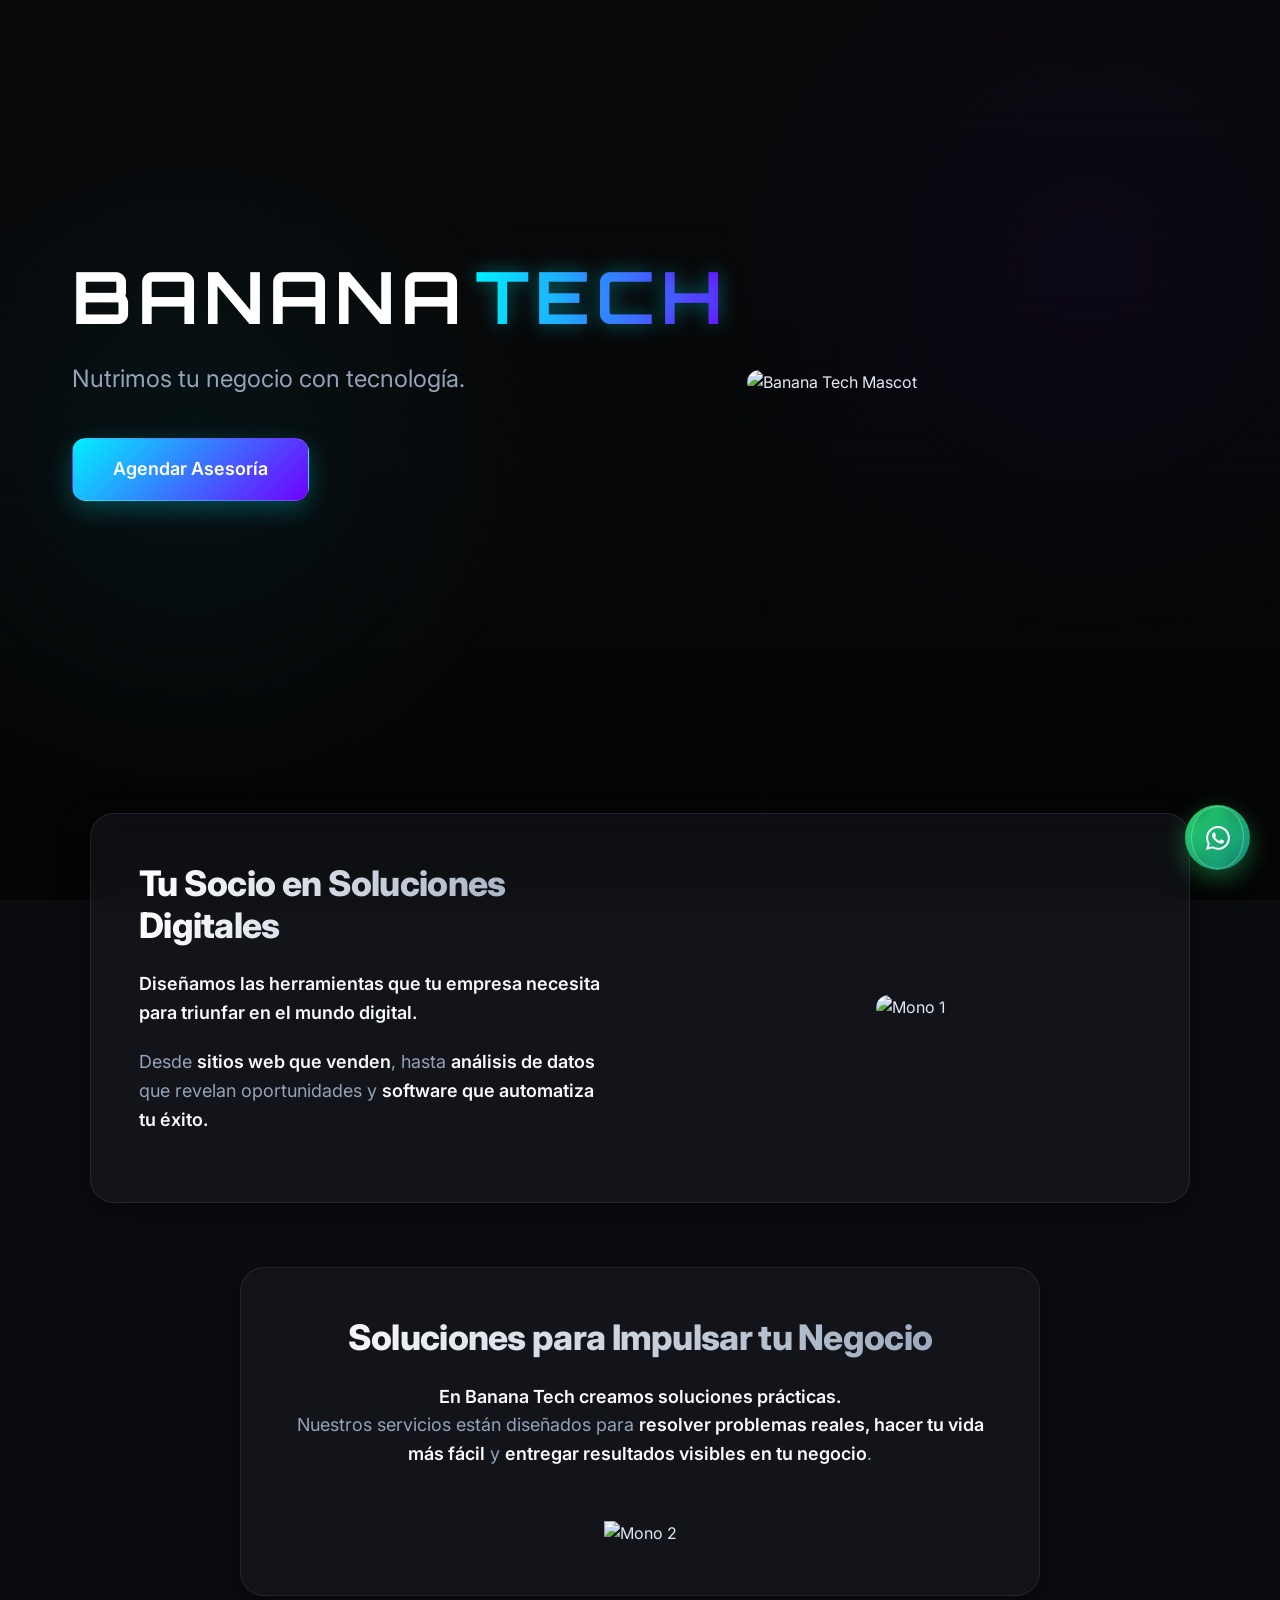
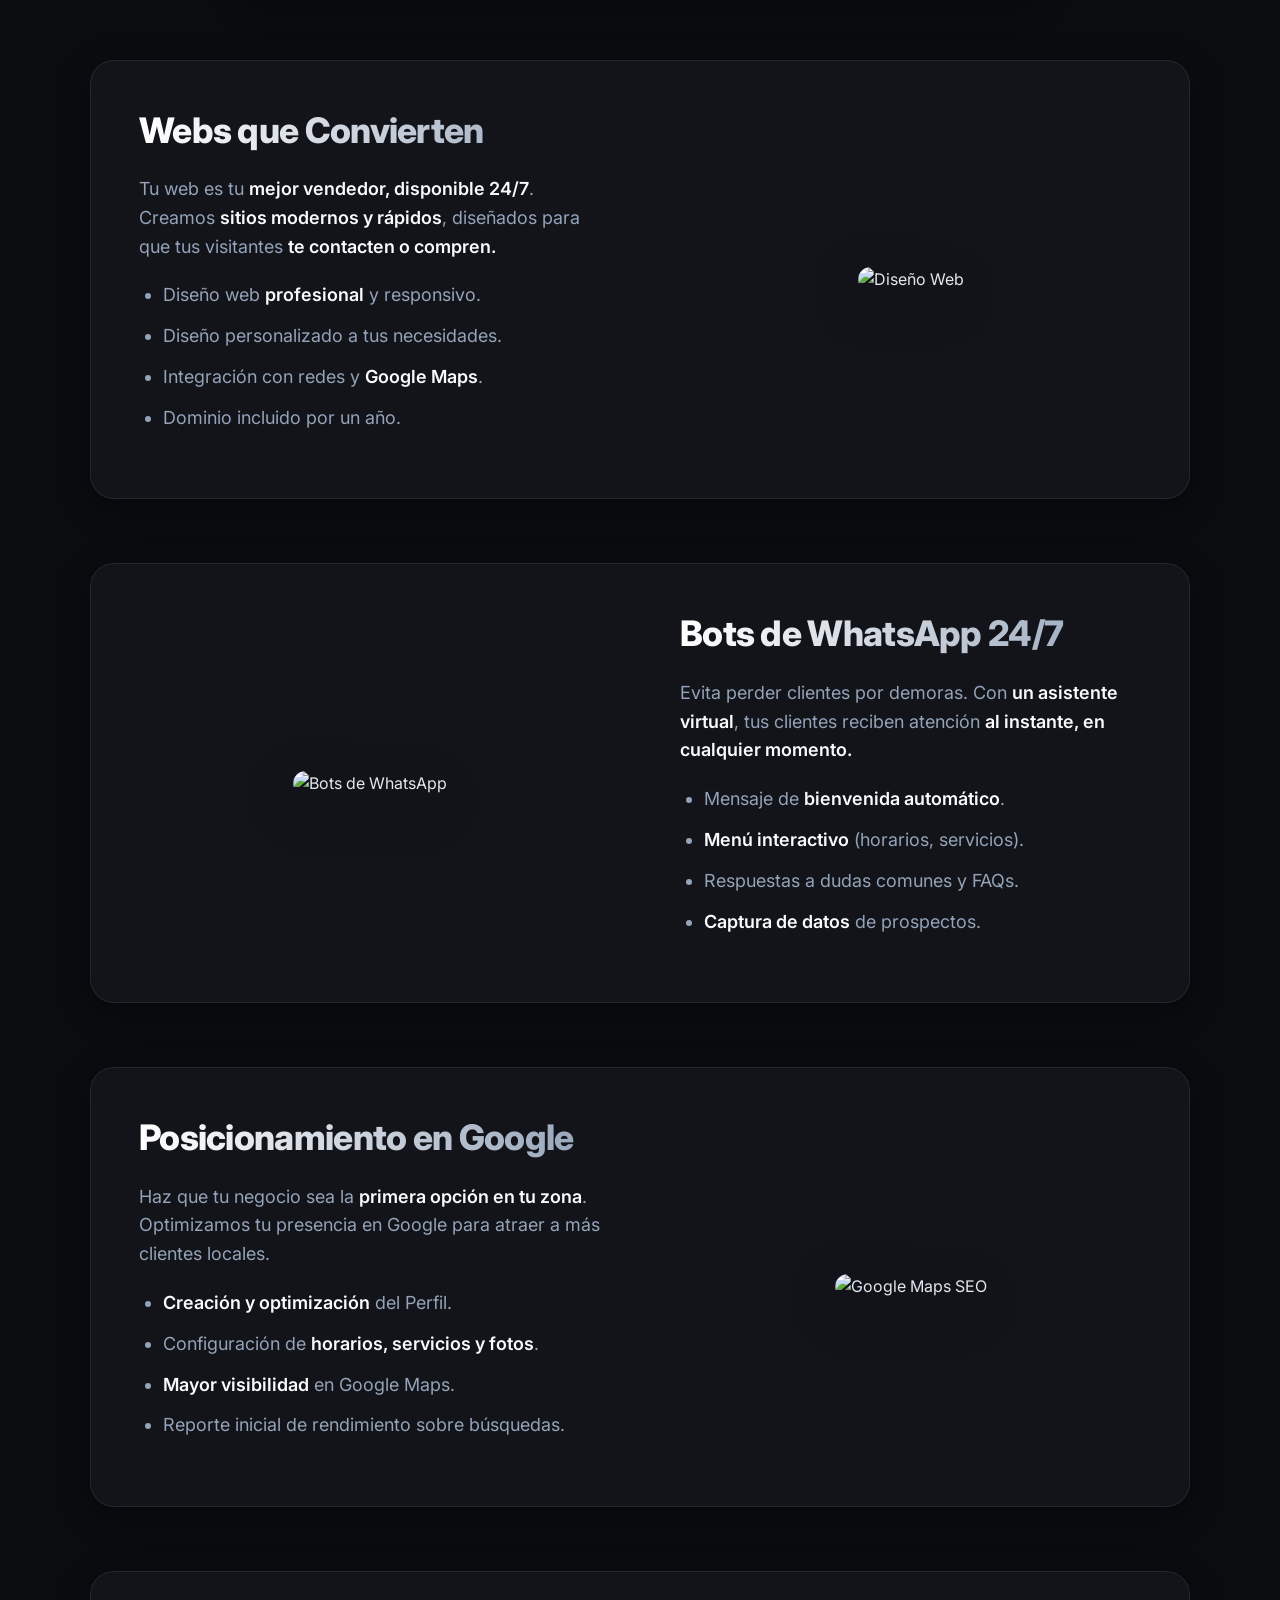
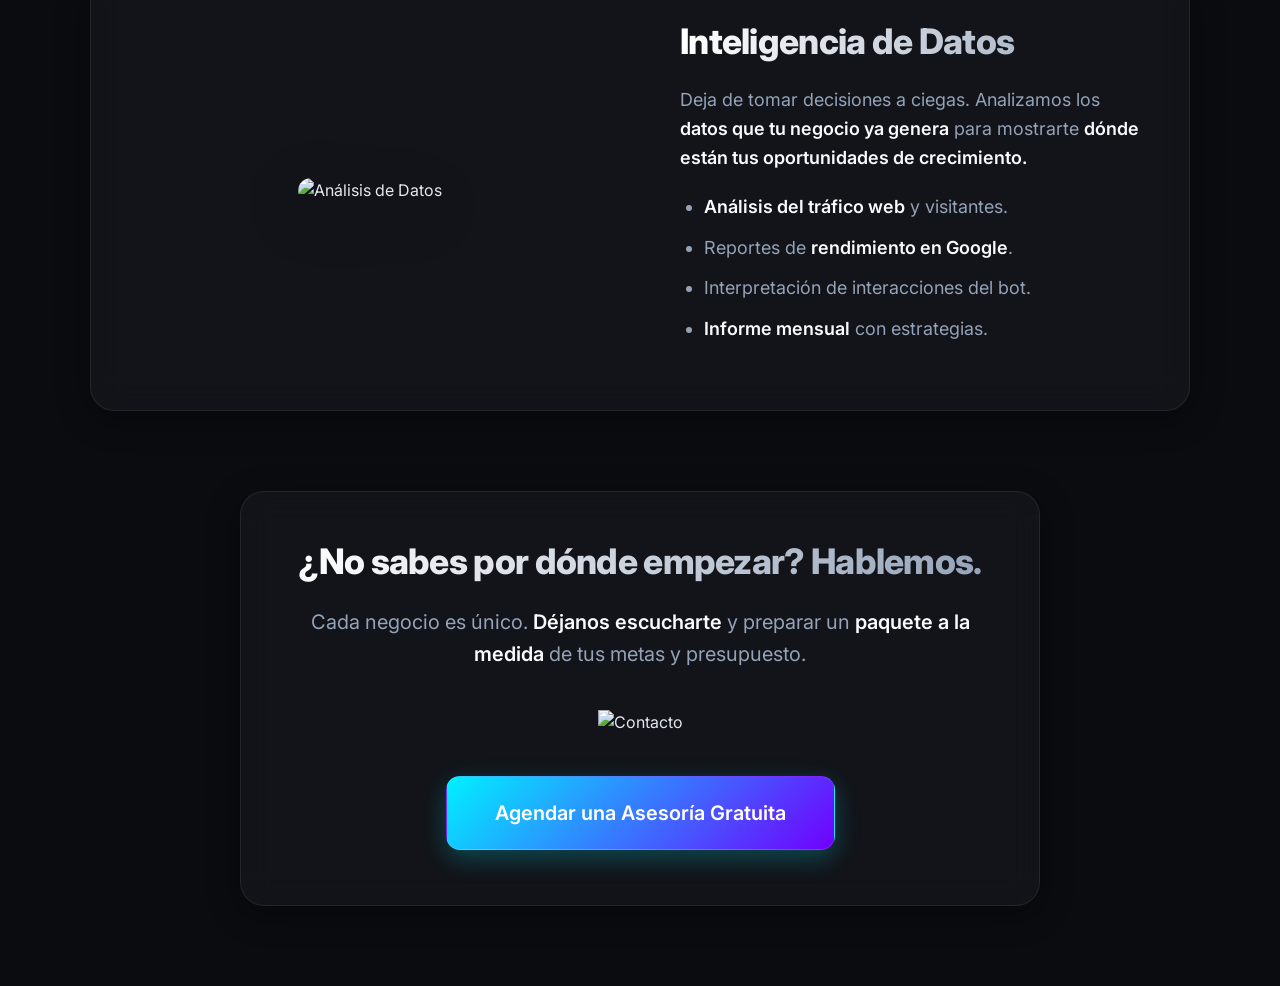
==== index.html @ 807f2c45 "Modifiqué todo el background, agregué animaciones de flotación en las imagenes." ====
<!DOCTYPE html>
<html lang="es">

<head>
  <meta charset="UTF-8">
  <meta name="viewport" content="width=device-width, initial-scale=1.0">
  <title>Banana Tech - Premium Digital Solutions</title>
  <meta name="description"
    content="Diseñamos las herramientas que tu empresa necesita para triunfar en el mundo digital.">
  <link rel="preconnect" href="https://fonts.googleapis.com">
  <link rel="preconnect" href="https://fonts.gstatic.com" crossorigin>
  <link href="https://fonts.googleapis.com/css2?family=Inter:wght@300;400;600;800&family=Orbitron:wght@700&display=swap"
    rel="stylesheet">
  <link rel="stylesheet" href="styles.css">
</head>

<body>

  <!-- Navigation / Hero -->
  <header class="hero" id="mainSection">
    <div class="hero-content">
      <h1 class="logo-title">
        <span class="stencil">BANANA</span> <span class="tech-gradient">TECH</span>
      </h1>
      <p class="hero-subtitle">Nutrimos tu negocio con tecnología.</p>
      <a href="#contacto-final" class="btn btn-primary">Agendar Asesoría</a>
    </div>
    <div class="hero-image">
      <img src="blumonki.001.png" alt="Banana Tech Mascot">
    </div>
  </header>

  <!-- About -->
  <section class="section service-card glass-panel" id="sobre-nosotros">
    <div class="section-text">
      <h2 class="subtitle">Tu Socio en Soluciones Digitales</h2>
      <p><strong>Diseñamos las herramientas que tu empresa necesita para triunfar en el mundo digital.</strong></p>
      <p>Desde <b>sitios web que venden</b>, hasta <b>análisis de datos</b> que revelan oportunidades y <b>software que
          automatiza tu éxito.</b></p>
    </div>
    <div class="section-image">
      <img src="mono1.png" alt="Mono 1">
    </div>
  </section>

  <!-- Intro to Services -->
  <section class="section text-center glass-panel" id="introduccion" style="max-width: 800px; margin: 4rem auto;">
    <h2 class="subtitle">Soluciones para Impulsar tu Negocio</h2>
    <p><strong>En Banana Tech creamos soluciones prácticas.</strong><br>
      Nuestros servicios están diseñados para <b>resolver problemas reales, hacer tu vida más fácil</b> y <b>entregar
        resultados visibles en tu negocio</b>.</p>
    <img src="mono2.png" alt="Mono 2" class="float-img" style="max-width: 250px; margin-top: 2rem;">
  </section>

  <!-- Services Grid/List -->
  <div class="services-container">

    <!-- Service 1 -->
    <section class="section service-card glass-panel" id="portafolio">
      <div class="section-text">
        <h2 class="subtitle">Webs que Convierten</h2>
        <p>Tu web es tu <b>mejor vendedor, disponible 24/7</b>. Creamos <b>sitios modernos y rápidos</b>, diseñados para
          que tus visitantes <b>te contacten o compren.</b></p>
        <ul>
          <li>Diseño web <b>profesional</b> y responsivo.</li>
          <li>Diseño personalizado a tus necesidades.</li>
          <li>Integración con redes y <b>Google Maps</b>.</li>
          <li>Dominio incluido por un año.</li>
        </ul>
      </div>
      <div class="section-image">
        <img src="mono3.png" alt="Diseño Web">
      </div>
    </section>

    <!-- Service 2 -->
    <section class="section service-card glass-panel reversed" id="bots">
      <div class="section-text">
        <h2 class="subtitle">Bots de WhatsApp 24/7</h2>
        <p>Evita perder clientes por demoras. Con <b>un asistente virtual</b>, tus clientes reciben atención <b>al
            instante, en cualquier momento.</b></p>
        <ul>
          <li>Mensaje de <b>bienvenida automático</b>.</li>
          <li><b>Menú interactivo</b> (horarios, servicios).</li>
          <li>Respuestas a dudas comunes y FAQs.</li>
          <li><b>Captura de datos</b> de prospectos.</li>
        </ul>
      </div>
      <div class="section-image">
        <img src="mono4.png" alt="Bots de WhatsApp">
      </div>
    </section>

    <!-- Service 3 -->
    <section class="section service-card glass-panel" id="google-maps">
      <div class="section-text">
        <h2 class="subtitle">Posicionamiento en Google</h2>
        <p>Haz que tu negocio sea la <b>primera opción en tu zona</b>. Optimizamos tu presencia en Google para atraer a
          más clientes locales.</p>
        <ul>
          <li><b>Creación y optimización</b> del Perfil.</li>
          <li>Configuración de <b>horarios, servicios y fotos</b>.</li>
          <li><b>Mayor visibilidad</b> en Google Maps.</li>
          <li>Reporte inicial de rendimiento sobre búsquedas.</li>
        </ul>
      </div>
      <div class="section-image">
        <img src="mono5.png" alt="Google Maps SEO">
      </div>
    </section>

    <!-- Service 4 -->
    <section class="section service-card glass-panel reversed" id="analytics">
      <div class="section-text">
        <h2 class="subtitle">Inteligencia de Datos</h2>
        <p>Deja de tomar decisiones a ciegas. Analizamos los <b>datos que tu negocio ya genera</b> para mostrarte
          <b>dónde están tus oportunidades de crecimiento.</b>
        </p>
        <ul>
          <li><b>Análisis del tráfico web</b> y visitantes.</li>
          <li>Reportes de <b>rendimiento en Google</b>.</li>
          <li>Interpretación de interacciones del bot.</li>
          <li><b>Informe mensual</b> con estrategias.</li>
        </ul>
      </div>
      <div class="section-image">
        <img src="mono6.png" alt="Análisis de Datos">
      </div>
    </section>
  </div>

  <!-- Final CTA -->
  <section class="section contact-final glass-panel text-center" id="contacto-final"
    style="margin-top: 5rem; margin-bottom: 5rem; max-width: 800px; margin-left: auto; margin-right: auto;">
    <h2 class="subtitle">¿No sabes por dónde empezar? Hablemos.</h2>
    <p style="margin-bottom: 2.5rem; font-size: 1.25rem;">Cada negocio es único. <b>Déjanos escucharte</b> y preparar un
      <b>paquete a la medida</b> de tus metas y presupuesto.
    </p>
    <img src="mono7.png" alt="Contacto" class="float-img" style="max-width: 280px; margin-bottom: 2.5rem;">
    <div>
      <a href="#" class="btn btn-primary" style="font-size: 1.25rem; padding: 1.25rem 3rem;">Agendar una Asesoría
        Gratuita</a>
    </div>
  </section>

  <!-- Original script keeping its original functionality-->
  <script src="script.js"></script>

  <!-- WhatsApp floating button -->
  <button class="Btn" id="whatsappBtn" aria-label="Contactar por WhatsApp">
    <span class="svgContainer">
      <svg viewBox="0 0 16 16" height="1.8em" class="svgIcon" fill="white">
        <path
          d="M13.601 2.326A7.854 7.854 0 0 0 7.994 0C3.627 0 .068 3.558.064 7.926c0 1.399.366 2.76 1.057 3.965L0 16l4.204-1.102a7.933 7.933 0 0 0 3.79.965h.004c4.368 0 7.926-3.558 7.93-7.93A7.898 7.898 0 0 0 13.6 2.326zM7.994 14.521a6.573 6.573 0 0 1-3.356-.92l-.24-.144-2.494.654.666-2.433-.156-.251a6.56 6.56 0 0 1-1.007-3.505c0-3.626 2.957-6.584 6.591-6.584a6.56 6.56 0 0 1 4.66 1.931 6.557 6.557 0 0 1 1.928 4.66c-.004 3.639-2.961 6.592-6.592 6.592zm3.615-4.934c-.197-.099-1.17-.578-1.353-.646-.182-.065-.315-.099-.445.099-.133.197-.513.646-.627.775-.114.133-.232.148-.43.05-.197-.1-.836-.308-1.592-.985-.59-.525-.985-1.175-1.103-1.372-.114-.198-.011-.304.088-.403.087-.088.197-.232.296-.346.1-.114.133-.198.198-.33.065-.134.034-.248-.015-.347-.05-.099-.445-1.076-.612-1.47-.16-.389-.323-.335-.445-.34-.114-.007-.247-.007-.38-.007a.729.729 0 0 0-.529.247c-.182.198-.691.677-.691 1.654 0 .977.71 1.916.81 2.049.098.133 1.394 2.132 3.383 2.992.47.205.84.326 1.129.418.475.152.904.129 1.246.08.38-.058 1.171-.48 1.338-.943.164-.464.164-.86.114-.943-.049-.084-.182-.133-.38-.232z">
        </path>
      </svg>
    </span>
    <span class="BG"></span>
  </button>
</body>

</html>
---- styles.css ----
:root {
  --bg-color: #0b0c10;
  --panel-bg: rgba(31, 33, 41, 0.4);
  --panel-border: rgba(255, 255, 255, 0.08);
  --text-main: #e2e8f0;
  --text-muted: #94a3b8;
  --accent-blue: #00f0ff;
  --accent-purple: #7000ff;
  --accent-glow: rgba(0, 240, 255, 0.4);
  --font-body: 'Inter', sans-serif;
  --font-logo: 'Orbitron', sans-serif;
}

html {
  scroll-behavior: smooth;
  box-sizing: border-box;
}

*, *:before, *:after {
  box-sizing: inherit;
}

body {
  margin: 0;
  padding: 0;
  font-family: var(--font-body);
  background-color: var(--bg-color);
  background-image: 
    radial-gradient(circle at 15% 50%, rgba(0, 240, 255, 0.05), transparent 30%),
    radial-gradient(circle at 85% 30%, rgba(112, 0, 255, 0.05), transparent 30%),
    linear-gradient(to bottom, #09090b 0%, #040405 100%);
  color: var(--text-main);
  line-height: 1.6;
  overflow-x: hidden;
  background-attachment: fixed;
}

/* Typography */
h1, h2, h3 {
  margin-top: 0;
  margin-bottom: 1rem;
  color: #fff;
  line-height: 1.2;
}

h2.subtitle {
  font-size: 2.2rem;
  font-weight: 800;
  letter-spacing: -0.02em;
  background: linear-gradient(90deg, #fff, var(--text-muted));
  -webkit-background-clip: text;
  -webkit-text-fill-color: transparent;
  background-clip: text;
  text-fill-color: transparent;
  margin-bottom: 1.5rem;
}

p {
  font-size: 1.125rem;
  color: var(--text-muted);
  margin-bottom: 1.25rem;
}

b, strong {
  color: #f8fafc;
  font-weight: 600;
}

ul {
  padding-left: 1.5rem;
  color: var(--text-muted);
  font-size: 1.125rem;
}

li {
  margin-bottom: 0.75rem;
}

/* Banner Gradients */
.logo-title {
  display: flex;
  align-items: center;
  justify-content: center;
  gap: 0.5rem;
  font-family: var(--font-logo);
}

.stencil {
  letter-spacing: 0.08em;
  font-weight: 700;
  color: #fff;
}

.tech-gradient {
  background: linear-gradient(90deg, var(--accent-blue) 0%, var(--accent-purple) 100%);
  -webkit-background-clip: text;
  -webkit-text-fill-color: transparent;
  background-clip: text;
  text-fill-color: transparent;
  letter-spacing: 0.08em;
  text-shadow: 0 0 20px var(--accent-glow);
}

/* Layout Utilities */
.text-center {
  text-align: center;
}

/* Float Animation */
.float-img {
  animation: float 6s ease-in-out infinite;
}

@keyframes float {
  0% { transform: translateY(0px); }
  50% { transform: translateY(-15px); }
  100% { transform: translateY(0px); }
}

/* Glass Panels */
.glass-panel {
  background: var(--panel-bg);
  backdrop-filter: blur(16px);
  -webkit-backdrop-filter: blur(16px);
  border: 1px solid var(--panel-border);
  border-radius: 24px;
  box-shadow: 0 8px 32px 0 rgba(0, 0, 0, 0.4);
  padding: 3rem;
  transition: transform 0.4s cubic-bezier(0.165, 0.84, 0.44, 1), box-shadow 0.4s ease, border-color 0.4s ease;
  position: relative;
  overflow: hidden;
}

.glass-panel::before {
  content: '';
  position: absolute;
  top: 0; left: -100%;
  width: 50%; height: 100%;
  background: linear-gradient(to right, transparent, rgba(255,255,255,0.03), transparent);
  transform: skewX(-20deg);
  transition: left 0.7s ease;
}

.glass-panel:hover::before {
  left: 200%;
}

.glass-panel:hover {
  transform: translateY(-6px);
  box-shadow: 0 15px 40px 0 rgba(0, 0, 0, 0.5), 0 0 25px 0 rgba(0, 240, 255, 0.08);
  border-color: rgba(255, 255, 255, 0.15);
}

/* Specific Sections */
.hero {
  display: flex;
  align-items: center;
  justify-content: space-between;
  min-height: 85vh;
  padding: 4rem 2rem;
  max-width: 1200px;
  margin: 0 auto;
  gap: 4rem;
}

.hero-content {
  flex: 1;
  max-width: 600px;
}

.hero h1 {
  font-size: 4.5rem;
  line-height: 1.1;
  margin-bottom: 1.5rem;
  justify-content: flex-start;
}

.hero-subtitle {
  font-size: 1.5rem;
  color: var(--text-muted);
  margin-bottom: 2.5rem;
}

.hero-image {
  flex: 1;
  display: flex;
  justify-content: center;
  align-items: center;
}

.hero-image img {
  max-width: 450px;
  width: 100%;
  border-radius: 20px;
  filter: drop-shadow(0 0 40px rgba(0, 240, 255, 0.15));
  animation: float 7s ease-in-out infinite;
}

.section {
  max-width: 1100px;
  margin: 3rem auto;
  width: 92%;
}

.service-card {
  display: flex;
  align-items: center;
  gap: 5rem;
  margin-bottom: 4rem;
}

.service-card.reversed {
  flex-direction: row-reverse;
}

.section-text {
  flex: 1;
}

.section-image {
  flex: 1;
  text-align: center;
  display: flex;
  justify-content: center;
  align-items: center;
}

.section-image img {
  max-width: 100%;
  border-radius: 20px;
  max-height: 380px;
  object-fit: contain;
  filter: drop-shadow(0 15px 30px rgba(0,0,0,0.4));
  transition: transform 0.5s cubic-bezier(0.175, 0.885, 0.32, 1.275), filter 0.5s ease;
}

.glass-panel:hover .section-image img {
  transform: scale(1.08) translateY(-5px);
  filter: drop-shadow(0 20px 40px rgba(0, 240, 255, 0.2));
}

/* Button */
.btn {
  display: inline-block;
  padding: 1rem 2.5rem;
  font-weight: 600;
  font-size: 1.125rem;
  border-radius: 14px;
  text-decoration: none;
  transition: all 0.3s cubic-bezier(0.4, 0, 0.2, 1);
  cursor: pointer;
  text-align: center;
  border: 1px solid rgba(255,255,255,0.1);
}

.btn-primary {
  background: linear-gradient(135deg, var(--accent-blue) 0%, var(--accent-purple) 100%);
  color: #fff;
  box-shadow: 0 8px 25px rgba(0, 240, 255, 0.25);
  position: relative;
  overflow: hidden;
  z-index: 1;
}

.btn-primary::before {
  content: '';
  position: absolute;
  top: 0; left: 0; right: 0; bottom: 0;
  background: linear-gradient(135deg, var(--accent-purple) 0%, var(--accent-blue) 100%);
  opacity: 0;
  z-index: -1;
  transition: opacity 0.4s ease;
}

.btn-primary:hover::before {
  opacity: 1;
}

.btn-primary:hover {
  box-shadow: 0 10px 30px rgba(0, 240, 255, 0.4);
  transform: translateY(-3px);
  border-color: rgba(255,255,255,0.3);
}

/* WhatsApp Button */
.Btn {
  width: 65px;
  height: 65px;
  display: flex;
  align-items: center;
  justify-content: center;
  border: none;
  background-color: transparent;
  position: fixed;
  right: 30px;
  bottom: 30px;
  z-index: 999;
  border-radius: 50%; 
  cursor: pointer;
  transition: all 0.3s cubic-bezier(0.175, 0.885, 0.32, 1.275);
}

.svgContainer {
  width: 100%;
  height: 100%;
  display: flex;
  align-items: center;
  justify-content: center;
  background-color: transparent;
  backdrop-filter: blur(8px);
  -webkit-backdrop-filter: blur(8px);
  border-radius: 50%;
  border: 1px solid rgba(255, 255, 255, 0.3);
  z-index: 2;
  transition: all 0.3s ease;
}

.BG {
  position: absolute;
  content: "";
  width: 100%;
  height: 100%;
  background: linear-gradient(135deg, #25D366, #128C7E);
  z-index: 1;
  border-radius: 50%;
  pointer-events: none;
  transition: all 0.4s cubic-bezier(0.175, 0.885, 0.32, 1.275);
  box-shadow: 0 8px 25px rgba(37, 211, 102, 0.4);
}

.Btn:hover {
  transform: scale(1.15) translateY(-5px);
}

.Btn:hover .BG {
  transform: rotate(180deg);
  box-shadow: 0 12px 30px rgba(37, 211, 102, 0.6);
}

/* Responsive */
@media (max-width: 1024px) {
  .hero h1 { font-size: 3.5rem; }
  .service-card { gap: 3rem; }
}

@media (max-width: 900px) {
  .hero {
    flex-direction: column-reverse;
    text-align: center;
    padding: 2rem 1rem;
    min-height: auto;
    margin-top: 4rem;
  }
  
  .hero h1 {
    justify-content: center;
  }
  
  .hero-image img {
    max-width: 350px;
  }
  
  .service-card, .service-card.reversed, .about {
    flex-direction: column;
    text-align: center;
    gap: 2.5rem;
    padding: 2.5rem 1.5rem;
  }
  
  ul {
    text-align: left;
    display: inline-block;
  }
}

@media (max-width: 600px) {
  .hero h1 { font-size: 2.5rem; }
  .subtitle { font-size: 1.8rem; }
  
  .glass-panel {
    padding: 2rem 1.5rem;
  }
  
  .Btn {
    right: 20px;
    bottom: 20px;
    width: 55px;
    height: 55px;
  }
}
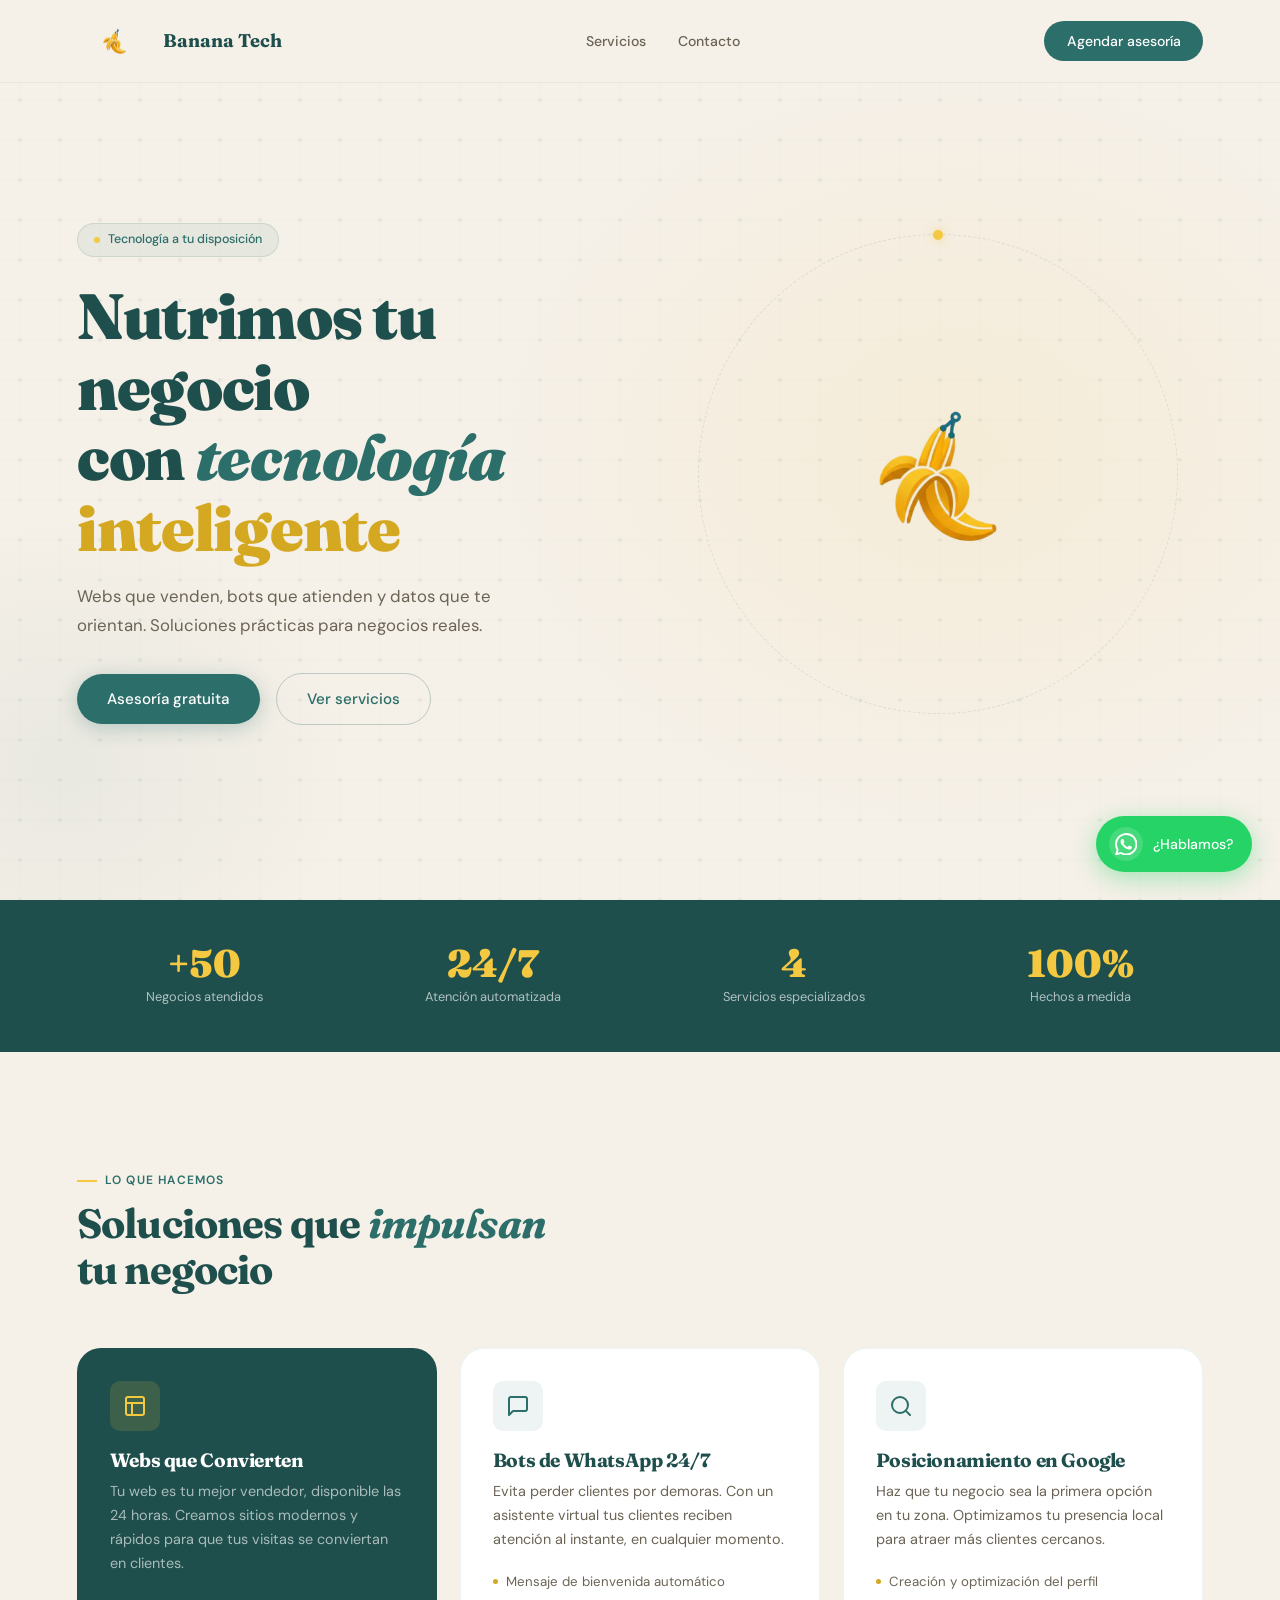
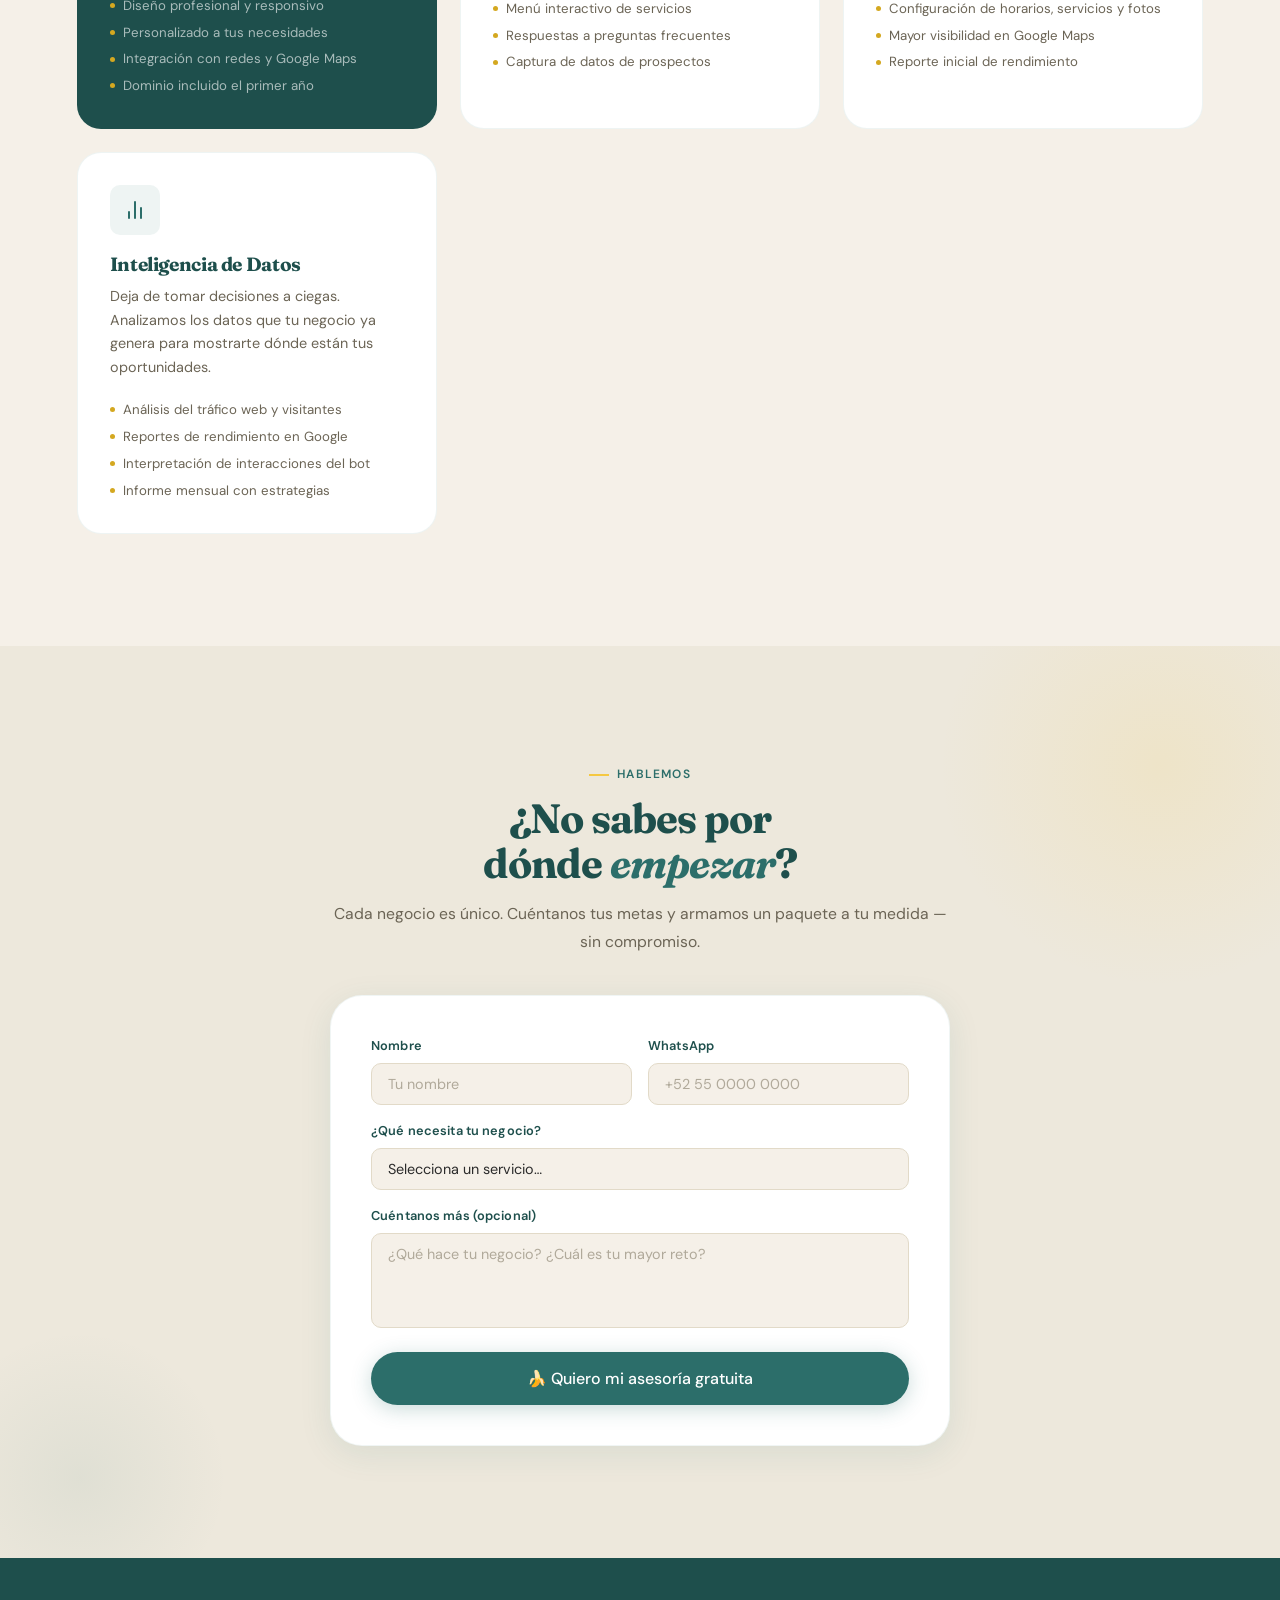
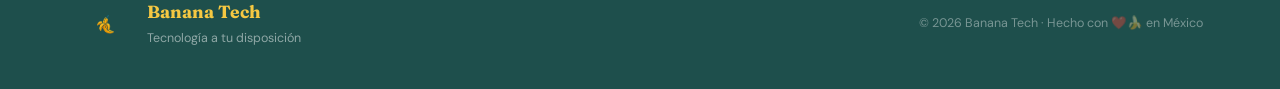
==== commit 77f39c75: "se cambió toda la estructura se ve más fresco" ====
--- a/index.html
+++ b/index.html
@@ -4,159 +4,242 @@
 <head>
   <meta charset="UTF-8">
   <meta name="viewport" content="width=device-width, initial-scale=1.0">
-  <title>Banana Tech - Premium Digital Solutions</title>
+  <title>Banana Tech – Tecnología a tu Disposición</title>
   <meta name="description"
     content="Diseñamos las herramientas que tu empresa necesita para triunfar en el mundo digital.">
   <link rel="preconnect" href="https://fonts.googleapis.com">
   <link rel="preconnect" href="https://fonts.gstatic.com" crossorigin>
-  <link href="https://fonts.googleapis.com/css2?family=Inter:wght@300;400;600;800&family=Orbitron:wght@700&display=swap"
+  <link
+    href="https://fonts.googleapis.com/css2?family=Fraunces:ital,opsz,wght@0,9..144,400;0,9..144,700;0,9..144,900;1,9..144,400;1,9..144,700&family=DM+Sans:wght@300;400;500;600&display=swap"
     rel="stylesheet">
   <link rel="stylesheet" href="styles.css">
 </head>
 
 <body>
 
-  <!-- Navigation / Hero -->
-  <header class="hero" id="mainSection">
+  <!-- NAVBAR -->
+  <nav id="navbar">
+    <a href="#" class="nav-logo">
+      <img src="Banana_Tech_Logo_Oficial-removebg-preview.png" alt="Banana Tech Logo">
+      <span class="nav-logo-text">Banana Tech</span>
+    </a>
+    <ul class="nav-links">
+      <li><a href="#servicios">Servicios</a></li>
+      <li><a href="#contacto-final">Contacto</a></li>
+    </ul>
+    <a href="#contacto-final" class="nav-cta">Agendar asesoría</a>
+  </nav>
+
+  <!-- HERO -->
+  <section class="hero" id="mainSection">
+    <div class="hero-bg"></div>
+
     <div class="hero-content">
-      <h1 class="logo-title">
-        <span class="stencil">BANANA</span> <span class="tech-gradient">TECH</span>
+      <div class="hero-badge">
+        <span class="badge-dot"></span>
+        Tecnología a tu disposición
+      </div>
+      <h1>
+        Nutrimos tu negocio<br>
+        con <em>tecnología</em><br>
+        <span class="accent">inteligente</span>
       </h1>
-      <p class="hero-subtitle">Nutrimos tu negocio con tecnología.</p>
-      <a href="#contacto-final" class="btn btn-primary">Agendar Asesoría</a>
-    </div>
-    <div class="hero-image">
-      <img src="blumonki.001.png" alt="Banana Tech Mascot">
-    </div>
-  </header>
-
-  <!-- About -->
-  <section class="section service-card glass-panel" id="sobre-nosotros">
-    <div class="section-text">
-      <h2 class="subtitle">Tu Socio en Soluciones Digitales</h2>
-      <p><strong>Diseñamos las herramientas que tu empresa necesita para triunfar en el mundo digital.</strong></p>
-      <p>Desde <b>sitios web que venden</b>, hasta <b>análisis de datos</b> que revelan oportunidades y <b>software que
-          automatiza tu éxito.</b></p>
-    </div>
-    <div class="section-image">
-      <img src="mono1.png" alt="Mono 1">
+      <p class="hero-sub">
+        Webs que venden, bots que atienden y datos que te orientan.
+        Soluciones prácticas para negocios reales.
+      </p>
+      <div class="hero-actions">
+        <a href="#contacto-final" class="btn btn-primary">Asesoría gratuita</a>
+        <a href="#servicios" class="btn btn-ghost">Ver servicios</a>
+      </div>
+    </div>
+
+    <div class="hero-visual">
+      <div class="hero-ring"></div>
+      <div class="hero-logo-wrap">
+        <img src="Banana_Tech_Logo_Oficial-removebg-preview.png" alt="Banana Tech">
+      </div>
     </div>
   </section>
 
-  <!-- Intro to Services -->
-  <section class="section text-center glass-panel" id="introduccion" style="max-width: 800px; margin: 4rem auto;">
-    <h2 class="subtitle">Soluciones para Impulsar tu Negocio</h2>
-    <p><strong>En Banana Tech creamos soluciones prácticas.</strong><br>
-      Nuestros servicios están diseñados para <b>resolver problemas reales, hacer tu vida más fácil</b> y <b>entregar
-        resultados visibles en tu negocio</b>.</p>
-    <img src="mono2.png" alt="Mono 2" class="float-img" style="max-width: 250px; margin-top: 2rem;">
+  <!-- STATS STRIP -->
+  <div class="stats-strip">
+    <div class="stat-item">
+      <div class="stat-number">+50</div>
+      <div class="stat-label">Negocios atendidos</div>
+    </div>
+    <div class="stat-item">
+      <div class="stat-number">24/7</div>
+      <div class="stat-label">Atención automatizada</div>
+    </div>
+    <div class="stat-item">
+      <div class="stat-number">4</div>
+      <div class="stat-label">Servicios especializados</div>
+    </div>
+    <div class="stat-item">
+      <div class="stat-number">100%</div>
+      <div class="stat-label">Hechos a medida</div>
+    </div>
+  </div>
+
+  <!-- SERVICES -->
+  <section class="services" id="servicios">
+    <div class="section-header reveal">
+      <div class="section-tag">Lo que hacemos</div>
+      <h2 class="section-title">Soluciones que <em>impulsan</em><br>tu negocio</h2>
+    </div>
+
+    <div class="services-grid">
+
+      <!-- Servicio 1 — Featured -->
+      <div class="service-card featured reveal" id="portafolio">
+        <div class="service-icon">
+          <svg width="24" height="24" viewBox="0 0 24 24" fill="none" stroke="currentColor" stroke-width="2"
+            stroke-linecap="round" stroke-linejoin="round">
+            <rect x="3" y="3" width="18" height="18" rx="2" />
+            <path d="M3 9h18M9 21V9" />
+          </svg>
+        </div>
+        <h3>Webs que Convierten</h3>
+        <p>Tu web es tu mejor vendedor, disponible las 24 horas. Creamos sitios modernos y rápidos para que tus visitas
+          se conviertan en clientes.</p>
+        <ul class="service-features">
+          <li>Diseño profesional y responsivo</li>
+          <li>Personalizado a tus necesidades</li>
+          <li>Integración con redes y Google Maps</li>
+          <li>Dominio incluido el primer año</li>
+        </ul>
+      </div>
+
+      <!-- Servicio 2 -->
+      <div class="service-card reveal" id="bots">
+        <div class="service-icon">
+          <svg width="24" height="24" viewBox="0 0 24 24" fill="none" stroke="currentColor" stroke-width="2"
+            stroke-linecap="round" stroke-linejoin="round">
+            <path d="M21 15a2 2 0 0 1-2 2H7l-4 4V5a2 2 0 0 1 2-2h14a2 2 0 0 1 2 2z" />
+          </svg>
+        </div>
+        <h3>Bots de WhatsApp 24/7</h3>
+        <p>Evita perder clientes por demoras. Con un asistente virtual tus clientes reciben atención al instante, en
+          cualquier momento.</p>
+        <ul class="service-features">
+          <li>Mensaje de bienvenida automático</li>
+          <li>Menú interactivo de servicios</li>
+          <li>Respuestas a preguntas frecuentes</li>
+          <li>Captura de datos de prospectos</li>
+        </ul>
+      </div>
+
+      <!-- Servicio 3 -->
+      <div class="service-card reveal" id="google-maps">
+        <div class="service-icon">
+          <svg width="24" height="24" viewBox="0 0 24 24" fill="none" stroke="currentColor" stroke-width="2"
+            stroke-linecap="round" stroke-linejoin="round">
+            <circle cx="11" cy="11" r="8" />
+            <line x1="21" y1="21" x2="16.65" y2="16.65" />
+          </svg>
+        </div>
+        <h3>Posicionamiento en Google</h3>
+        <p>Haz que tu negocio sea la primera opción en tu zona. Optimizamos tu presencia local para atraer más clientes
+          cercanos.</p>
+        <ul class="service-features">
+          <li>Creación y optimización del perfil</li>
+          <li>Configuración de horarios, servicios y fotos</li>
+          <li>Mayor visibilidad en Google Maps</li>
+          <li>Reporte inicial de rendimiento</li>
+        </ul>
+      </div>
+
+      <!-- Servicio 4 -->
+      <div class="service-card reveal" id="analytics">
+        <div class="service-icon">
+          <svg width="24" height="24" viewBox="0 0 24 24" fill="none" stroke="currentColor" stroke-width="2"
+            stroke-linecap="round" stroke-linejoin="round">
+            <line x1="18" y1="20" x2="18" y2="10" />
+            <line x1="12" y1="20" x2="12" y2="4" />
+            <line x1="6" y1="20" x2="6" y2="14" />
+          </svg>
+        </div>
+        <h3>Inteligencia de Datos</h3>
+        <p>Deja de tomar decisiones a ciegas. Analizamos los datos que tu negocio ya genera para mostrarte dónde están
+          tus oportunidades.</p>
+        <ul class="service-features">
+          <li>Análisis del tráfico web y visitantes</li>
+          <li>Reportes de rendimiento en Google</li>
+          <li>Interpretación de interacciones del bot</li>
+          <li>Informe mensual con estrategias</li>
+        </ul>
+      </div>
+
+    </div>
   </section>
 
-  <!-- Services Grid/List -->
-  <div class="services-container">
-
-    <!-- Service 1 -->
-    <section class="section service-card glass-panel" id="portafolio">
-      <div class="section-text">
-        <h2 class="subtitle">Webs que Convierten</h2>
-        <p>Tu web es tu <b>mejor vendedor, disponible 24/7</b>. Creamos <b>sitios modernos y rápidos</b>, diseñados para
-          que tus visitantes <b>te contacten o compren.</b></p>
-        <ul>
-          <li>Diseño web <b>profesional</b> y responsivo.</li>
-          <li>Diseño personalizado a tus necesidades.</li>
-          <li>Integración con redes y <b>Google Maps</b>.</li>
-          <li>Dominio incluido por un año.</li>
-        </ul>
-      </div>
-      <div class="section-image">
-        <img src="mono3.png" alt="Diseño Web">
-      </div>
-    </section>
-
-    <!-- Service 2 -->
-    <section class="section service-card glass-panel reversed" id="bots">
-      <div class="section-text">
-        <h2 class="subtitle">Bots de WhatsApp 24/7</h2>
-        <p>Evita perder clientes por demoras. Con <b>un asistente virtual</b>, tus clientes reciben atención <b>al
-            instante, en cualquier momento.</b></p>
-        <ul>
-          <li>Mensaje de <b>bienvenida automático</b>.</li>
-          <li><b>Menú interactivo</b> (horarios, servicios).</li>
-          <li>Respuestas a dudas comunes y FAQs.</li>
-          <li><b>Captura de datos</b> de prospectos.</li>
-        </ul>
-      </div>
-      <div class="section-image">
-        <img src="mono4.png" alt="Bots de WhatsApp">
-      </div>
-    </section>
-
-    <!-- Service 3 -->
-    <section class="section service-card glass-panel" id="google-maps">
-      <div class="section-text">
-        <h2 class="subtitle">Posicionamiento en Google</h2>
-        <p>Haz que tu negocio sea la <b>primera opción en tu zona</b>. Optimizamos tu presencia en Google para atraer a
-          más clientes locales.</p>
-        <ul>
-          <li><b>Creación y optimización</b> del Perfil.</li>
-          <li>Configuración de <b>horarios, servicios y fotos</b>.</li>
-          <li><b>Mayor visibilidad</b> en Google Maps.</li>
-          <li>Reporte inicial de rendimiento sobre búsquedas.</li>
-        </ul>
-      </div>
-      <div class="section-image">
-        <img src="mono5.png" alt="Google Maps SEO">
-      </div>
-    </section>
-
-    <!-- Service 4 -->
-    <section class="section service-card glass-panel reversed" id="analytics">
-      <div class="section-text">
-        <h2 class="subtitle">Inteligencia de Datos</h2>
-        <p>Deja de tomar decisiones a ciegas. Analizamos los <b>datos que tu negocio ya genera</b> para mostrarte
-          <b>dónde están tus oportunidades de crecimiento.</b>
-        </p>
-        <ul>
-          <li><b>Análisis del tráfico web</b> y visitantes.</li>
-          <li>Reportes de <b>rendimiento en Google</b>.</li>
-          <li>Interpretación de interacciones del bot.</li>
-          <li><b>Informe mensual</b> con estrategias.</li>
-        </ul>
-      </div>
-      <div class="section-image">
-        <img src="mono6.png" alt="Análisis de Datos">
-      </div>
-    </section>
-  </div>
-
-  <!-- Final CTA -->
-  <section class="section contact-final glass-panel text-center" id="contacto-final"
-    style="margin-top: 5rem; margin-bottom: 5rem; max-width: 800px; margin-left: auto; margin-right: auto;">
-    <h2 class="subtitle">¿No sabes por dónde empezar? Hablemos.</h2>
-    <p style="margin-bottom: 2.5rem; font-size: 1.25rem;">Cada negocio es único. <b>Déjanos escucharte</b> y preparar un
-      <b>paquete a la medida</b> de tus metas y presupuesto.
-    </p>
-    <img src="mono7.png" alt="Contacto" class="float-img" style="max-width: 280px; margin-bottom: 2.5rem;">
-    <div>
-      <a href="#" class="btn btn-primary" style="font-size: 1.25rem; padding: 1.25rem 3rem;">Agendar una Asesoría
-        Gratuita</a>
+  <!-- CONTACT -->
+  <section class="contact-section" id="contacto-final">
+    <div class="contact-inner reveal">
+      <div class="section-tag">Hablemos</div>
+      <h2 class="section-title">¿No sabes por<br>dónde <em>empezar</em>?</h2>
+      <p class="contact-sub">
+        Cada negocio es único. Cuéntanos tus metas y armamos un
+        paquete a tu medida — sin compromiso.
+      </p>
+
+      <div class="contact-form">
+        <div class="form-row">
+          <div class="form-group">
+            <label for="nombre">Nombre</label>
+            <input type="text" id="nombre" placeholder="Tu nombre">
+          </div>
+          <div class="form-group">
+            <label for="whatsapp">WhatsApp</label>
+            <input type="tel" id="whatsapp" placeholder="+52 55 0000 0000">
+          </div>
+        </div>
+        <div class="form-group">
+          <label for="servicio">¿Qué necesita tu negocio?</label>
+          <select id="servicio">
+            <option value="">Selecciona un servicio…</option>
+            <option>Sitio web profesional</option>
+            <option>Bot de WhatsApp</option>
+            <option>Posicionamiento en Google</option>
+            <option>Análisis de datos</option>
+            <option>No sé, quiero asesoría</option>
+          </select>
+        </div>
+        <div class="form-group">
+          <label for="mensaje">Cuéntanos más (opcional)</label>
+          <textarea id="mensaje" placeholder="¿Qué hace tu negocio? ¿Cuál es tu mayor reto?"></textarea>
+        </div>
+        <button class="btn-submit">🍌 Quiero mi asesoría gratuita</button>
+      </div>
     </div>
   </section>
 
-  <!-- Original script keeping its original functionality-->
+  <!-- FOOTER -->
+  <footer>
+    <div class="footer-brand">
+      <img src="Banana_Tech_Logo_Oficial-removebg-preview.png" alt="Banana Tech" class="footer-logo-img">
+      <div>
+        <div class="footer-logo-text">Banana Tech</div>
+        <div class="footer-tagline">Tecnología a tu disposición</div>
+      </div>
+    </div>
+    <div class="footer-copy">© 2026 Banana Tech · Hecho con ❤️🍌 en México</div>
+  </footer>
+
+  <!-- WhatsApp floating button -->
+  <a class="wa-btn" id="whatsappBtn" href="https://wa.me/527779440777" target="_blank" rel="noopener"
+    aria-label="Contactar por WhatsApp">
+    <div class="wa-icon">
+      <svg viewBox="0 0 16 16" height="1.6em" fill="white">
+        <path
+          d="M13.601 2.326A7.854 7.854 0 0 0 7.994 0C3.627 0 .068 3.558.064 7.926c0 1.399.366 2.76 1.057 3.965L0 16l4.204-1.102a7.933 7.933 0 0 0 3.79.965h.004c4.368 0 7.926-3.558 7.93-7.93A7.898 7.898 0 0 0 13.6 2.326zM7.994 14.521a6.573 6.573 0 0 1-3.356-.92l-.24-.144-2.494.654.666-2.433-.156-.251a6.56 6.56 0 0 1-1.007-3.505c0-3.626 2.957-6.584 6.591-6.584a6.56 6.56 0 0 1 4.66 1.931 6.557 6.557 0 0 1 1.928 4.66c-.004 3.639-2.961 6.592-6.592 6.592zm3.615-4.934c-.197-.099-1.17-.578-1.353-.646-.182-.065-.315-.099-.445.099-.133.197-.513.646-.627.775-.114.133-.232.148-.43.05-.197-.1-.836-.308-1.592-.985-.59-.525-.985-1.175-1.103-1.372-.114-.198-.011-.304.088-.403.087-.088.197-.232.296-.346.1-.114.133-.198.198-.33.065-.134.034-.248-.015-.347-.05-.099-.445-1.076-.612-1.47-.16-.389-.323-.335-.445-.34-.114-.007-.247-.007-.38-.007a.729.729 0 0 0-.529.247c-.182.198-.691.677-.691 1.654 0 .977.71 1.916.81 2.049.098.133 1.394 2.132 3.383 2.992.47.205.84.326 1.129.418.475.152.904.129 1.246.08.38-.058 1.171-.48 1.338-.943.164-.464.164-.86.114-.943-.049-.084-.182-.133-.38-.232z" />
+      </svg>
+    </div>
+    <span class="wa-label">¿Hablamos?</span>
+  </a>
+
   <script src="script.js"></script>
-
-  <!-- WhatsApp floating button -->
-  <button class="Btn" id="whatsappBtn" aria-label="Contactar por WhatsApp">
-    <span class="svgContainer">
-      <svg viewBox="0 0 16 16" height="1.8em" class="svgIcon" fill="white">
-        <path
-          d="M13.601 2.326A7.854 7.854 0 0 0 7.994 0C3.627 0 .068 3.558.064 7.926c0 1.399.366 2.76 1.057 3.965L0 16l4.204-1.102a7.933 7.933 0 0 0 3.79.965h.004c4.368 0 7.926-3.558 7.93-7.93A7.898 7.898 0 0 0 13.6 2.326zM7.994 14.521a6.573 6.573 0 0 1-3.356-.92l-.24-.144-2.494.654.666-2.433-.156-.251a6.56 6.56 0 0 1-1.007-3.505c0-3.626 2.957-6.584 6.591-6.584a6.56 6.56 0 0 1 4.66 1.931 6.557 6.557 0 0 1 1.928 4.66c-.004 3.639-2.961 6.592-6.592 6.592zm3.615-4.934c-.197-.099-1.17-.578-1.353-.646-.182-.065-.315-.099-.445.099-.133.197-.513.646-.627.775-.114.133-.232.148-.43.05-.197-.1-.836-.308-1.592-.985-.59-.525-.985-1.175-1.103-1.372-.114-.198-.011-.304.088-.403.087-.088.197-.232.296-.346.1-.114.133-.198.198-.33.065-.134.034-.248-.015-.347-.05-.099-.445-1.076-.612-1.47-.16-.389-.323-.335-.445-.34-.114-.007-.247-.007-.38-.007a.729.729 0 0 0-.529.247c-.182.198-.691.677-.691 1.654 0 .977.71 1.916.81 2.049.098.133 1.394 2.132 3.383 2.992.47.205.84.326 1.129.418.475.152.904.129 1.246.08.38-.058 1.171-.48 1.338-.943.164-.464.164-.86.114-.943-.049-.084-.182-.133-.38-.232z">
-        </path>
-      </svg>
-    </span>
-    <span class="BG"></span>
-  </button>
 </body>
 
 </html>
--- a/styles.css
+++ b/styles.css
@@ -1,390 +1,911 @@
+/* ─────────────────────────────────────────────
+   BANANA TECH — styles.css
+   Paleta: crema / teal / banana amarillo
+   Tipografía: Fraunces (display) + DM Sans (body)
+───────────────────────────────────────────── */
+
 :root {
-  --bg-color: #0b0c10;
-  --panel-bg: rgba(31, 33, 41, 0.4);
-  --panel-border: rgba(255, 255, 255, 0.08);
-  --text-main: #e2e8f0;
-  --text-muted: #94a3b8;
-  --accent-blue: #00f0ff;
-  --accent-purple: #7000ff;
-  --accent-glow: rgba(0, 240, 255, 0.4);
-  --font-body: 'Inter', sans-serif;
-  --font-logo: 'Orbitron', sans-serif;
+  --cream: #F5F0E8;
+  --cream-dark: #EDE8DC;
+  --cream-border: #E2DAC8;
+  --teal: #2C6E6A;
+  --teal-light: #3A8C87;
+  --teal-dark: #1E4F4C;
+  --banana: #F5C842;
+  --banana-dark: #D4A820;
+  --text: #2A2A2A;
+  --text-muted: #6B6455;
+  --white: #FFFFFF;
+
+  --font-display: 'Fraunces', serif;
+  --font-body: 'DM Sans', sans-serif;
+
+  --radius-sm: 10px;
+  --radius-md: 16px;
+  --radius-lg: 24px;
+  --radius-xl: 32px;
+
+  --shadow-sm: 0 2px 12px rgba(44, 110, 106, 0.07);
+  --shadow-md: 0 8px 32px rgba(44, 110, 106, 0.1);
+  --shadow-lg: 0 16px 56px rgba(44, 110, 106, 0.14);
+}
+
+/* ── RESET ── */
+*,
+*::before,
+*::after {
+  box-sizing: border-box;
+  margin: 0;
+  padding: 0;
 }
 
 html {
   scroll-behavior: smooth;
-  box-sizing: border-box;
-}
-
-*, *:before, *:after {
-  box-sizing: inherit;
+  font-size: 16px;
 }
 
 body {
-  margin: 0;
-  padding: 0;
   font-family: var(--font-body);
-  background-color: var(--bg-color);
-  background-image: 
-    radial-gradient(circle at 15% 50%, rgba(0, 240, 255, 0.05), transparent 30%),
-    radial-gradient(circle at 85% 30%, rgba(112, 0, 255, 0.05), transparent 30%),
-    linear-gradient(to bottom, #09090b 0%, #040405 100%);
-  color: var(--text-main);
+  background: var(--cream);
+  color: var(--text);
   line-height: 1.6;
   overflow-x: hidden;
-  background-attachment: fixed;
-}
-
-/* Typography */
-h1, h2, h3 {
-  margin-top: 0;
-  margin-bottom: 1rem;
-  color: #fff;
-  line-height: 1.2;
-}
-
-h2.subtitle {
-  font-size: 2.2rem;
-  font-weight: 800;
+}
+
+img {
+  display: block;
+  max-width: 100%;
+}
+
+a {
+  text-decoration: none;
+  color: inherit;
+}
+
+/* ── TYPOGRAPHY ── */
+h1,
+h2,
+h3 {
+  font-family: var(--font-display);
+  line-height: 1.1;
   letter-spacing: -0.02em;
-  background: linear-gradient(90deg, #fff, var(--text-muted));
-  -webkit-background-clip: text;
-  -webkit-text-fill-color: transparent;
-  background-clip: text;
-  text-fill-color: transparent;
-  margin-bottom: 1.5rem;
-}
-
-p {
-  font-size: 1.125rem;
+}
+
+/* ─────────────────────────────────────────────
+   NAVBAR
+───────────────────────────────────────────── */
+#navbar {
+  position: fixed;
+  top: 0;
+  left: 0;
+  right: 0;
+  z-index: 100;
+  display: flex;
+  align-items: center;
+  justify-content: space-between;
+  padding: 1rem 6%;
+  background: rgba(245, 240, 232, 0.9);
+  backdrop-filter: blur(14px);
+  -webkit-backdrop-filter: blur(14px);
+  border-bottom: 1px solid rgba(44, 110, 106, 0.08);
+  transition: box-shadow 0.3s ease;
+}
+
+#navbar.scrolled {
+  box-shadow: 0 4px 24px rgba(44, 110, 106, 0.08);
+}
+
+.nav-logo {
+  display: flex;
+  align-items: center;
+  gap: 0.7rem;
+}
+
+.nav-logo img {
+  height: 50px;
+  width: auto;
+}
+
+.nav-logo-text {
+  font-family: var(--font-display);
+  font-weight: 700;
+  font-size: 1.15rem;
+  color: var(--teal-dark);
+}
+
+.nav-links {
+  display: flex;
+  gap: 2rem;
+  list-style: none;
+}
+
+.nav-links a {
+  font-size: 0.88rem;
+  font-weight: 500;
   color: var(--text-muted);
-  margin-bottom: 1.25rem;
-}
-
-b, strong {
-  color: #f8fafc;
-  font-weight: 600;
-}
-
-ul {
-  padding-left: 1.5rem;
-  color: var(--text-muted);
-  font-size: 1.125rem;
-}
-
-li {
-  margin-bottom: 0.75rem;
-}
-
-/* Banner Gradients */
-.logo-title {
-  display: flex;
-  align-items: center;
-  justify-content: center;
-  gap: 0.5rem;
-  font-family: var(--font-logo);
-}
-
-.stencil {
-  letter-spacing: 0.08em;
-  font-weight: 700;
-  color: #fff;
-}
-
-.tech-gradient {
-  background: linear-gradient(90deg, var(--accent-blue) 0%, var(--accent-purple) 100%);
-  -webkit-background-clip: text;
-  -webkit-text-fill-color: transparent;
-  background-clip: text;
-  text-fill-color: transparent;
-  letter-spacing: 0.08em;
-  text-shadow: 0 0 20px var(--accent-glow);
-}
-
-/* Layout Utilities */
-.text-center {
-  text-align: center;
-}
-
-/* Float Animation */
-.float-img {
-  animation: float 6s ease-in-out infinite;
-}
-
-@keyframes float {
-  0% { transform: translateY(0px); }
-  50% { transform: translateY(-15px); }
-  100% { transform: translateY(0px); }
-}
-
-/* Glass Panels */
-.glass-panel {
-  background: var(--panel-bg);
-  backdrop-filter: blur(16px);
-  -webkit-backdrop-filter: blur(16px);
-  border: 1px solid var(--panel-border);
-  border-radius: 24px;
-  box-shadow: 0 8px 32px 0 rgba(0, 0, 0, 0.4);
-  padding: 3rem;
-  transition: transform 0.4s cubic-bezier(0.165, 0.84, 0.44, 1), box-shadow 0.4s ease, border-color 0.4s ease;
+  transition: color 0.2s;
+}
+
+.nav-links a:hover {
+  color: var(--teal);
+}
+
+.nav-cta {
+  background: var(--teal);
+  color: var(--white);
+  border-radius: 50px;
+  padding: 0.55rem 1.4rem;
+  font-size: 0.88rem;
+  font-weight: 500;
+  font-family: var(--font-body);
+  transition: background 0.25s, transform 0.2s;
+}
+
+.nav-cta:hover {
+  background: var(--teal-dark);
+  transform: translateY(-1px);
+}
+
+/* ─────────────────────────────────────────────
+   HERO
+───────────────────────────────────────────── */
+.hero {
+  min-height: 100vh;
+  display: flex;
+  align-items: center;
+  gap: 4rem;
+  padding: 8rem 6% 5rem;
   position: relative;
   overflow: hidden;
 }
 
-.glass-panel::before {
+/* Background atmosphere */
+.hero-bg {
+  position: absolute;
+  inset: 0;
+  z-index: 0;
+  background:
+    radial-gradient(ellipse 60% 70% at 75% 50%, rgba(245, 200, 66, 0.10) 0%, transparent 60%),
+    radial-gradient(ellipse 45% 55% at 5% 85%, rgba(44, 110, 106, 0.06) 0%, transparent 50%);
+}
+
+/* Subtle circuit grid */
+.hero-bg::after {
   content: '';
   position: absolute;
-  top: 0; left: -100%;
-  width: 50%; height: 100%;
-  background: linear-gradient(to right, transparent, rgba(255,255,255,0.03), transparent);
-  transform: skewX(-20deg);
-  transition: left 0.7s ease;
-}
-
-.glass-panel:hover::before {
-  left: 200%;
-}
-
-.glass-panel:hover {
-  transform: translateY(-6px);
-  box-shadow: 0 15px 40px 0 rgba(0, 0, 0, 0.5), 0 0 25px 0 rgba(0, 240, 255, 0.08);
-  border-color: rgba(255, 255, 255, 0.15);
-}
-
-/* Specific Sections */
-.hero {
-  display: flex;
-  align-items: center;
-  justify-content: space-between;
-  min-height: 85vh;
-  padding: 4rem 2rem;
-  max-width: 1200px;
-  margin: 0 auto;
-  gap: 4rem;
+  inset: 0;
+  background-image: url("data:image/svg+xml,%3Csvg xmlns='http://www.w3.org/2000/svg' width='80' height='80'%3E%3Cpath d='M20 0v20h20M60 0v20h-20M0 20h20M80 20h-20M20 80v-20h20M60 80v-20h-20M0 60h20M80 60h-20' stroke='%232C6E6A' stroke-width='0.5' fill='none' stroke-opacity='0.05'/%3E%3Ccircle cx='20' cy='20' r='2' fill='%232C6E6A' fill-opacity='0.07'/%3E%3Ccircle cx='60' cy='20' r='2' fill='%232C6E6A' fill-opacity='0.07'/%3E%3Ccircle cx='20' cy='60' r='2' fill='%232C6E6A' fill-opacity='0.07'/%3E%3Ccircle cx='60' cy='60' r='2' fill='%232C6E6A' fill-opacity='0.07'/%3E%3C/svg%3E");
 }
 
 .hero-content {
+  position: relative;
+  z-index: 1;
   flex: 1;
-  max-width: 600px;
+  max-width: 560px;
+}
+
+.hero-badge {
+  display: inline-flex;
+  align-items: center;
+  gap: 0.5rem;
+  background: rgba(44, 110, 106, 0.07);
+  border: 1px solid rgba(44, 110, 106, 0.14);
+  border-radius: 50px;
+  padding: 0.38rem 1rem;
+  font-size: 0.78rem;
+  font-weight: 500;
+  color: var(--teal);
+  margin-bottom: 1.5rem;
+  animation: fadeUp 0.6s ease both;
+}
+
+.badge-dot {
+  display: inline-block;
+  width: 6px;
+  height: 6px;
+  background: var(--banana);
+  border-radius: 50%;
 }
 
 .hero h1 {
-  font-size: 4.5rem;
-  line-height: 1.1;
-  margin-bottom: 1.5rem;
-  justify-content: flex-start;
-}
-
-.hero-subtitle {
-  font-size: 1.5rem;
+  font-size: clamp(2.6rem, 5vw, 4.2rem);
+  font-weight: 900;
+  color: var(--teal-dark);
+  margin-bottom: 1.2rem;
+  animation: fadeUp 0.6s 0.1s ease both;
+}
+
+.hero h1 em {
+  font-style: italic;
+  color: var(--teal);
+}
+
+.hero h1 .accent {
+  color: var(--banana-dark);
+}
+
+.hero-sub {
+  font-size: 1.05rem;
   color: var(--text-muted);
-  margin-bottom: 2.5rem;
-}
-
-.hero-image {
-  flex: 1;
-  display: flex;
-  justify-content: center;
-  align-items: center;
-}
-
-.hero-image img {
-  max-width: 450px;
-  width: 100%;
-  border-radius: 20px;
-  filter: drop-shadow(0 0 40px rgba(0, 240, 255, 0.15));
-  animation: float 7s ease-in-out infinite;
-}
-
-.section {
-  max-width: 1100px;
-  margin: 3rem auto;
-  width: 92%;
-}
-
-.service-card {
-  display: flex;
-  align-items: center;
-  gap: 5rem;
-  margin-bottom: 4rem;
-}
-
-.service-card.reversed {
-  flex-direction: row-reverse;
-}
-
-.section-text {
-  flex: 1;
-}
-
-.section-image {
-  flex: 1;
-  text-align: center;
-  display: flex;
-  justify-content: center;
-  align-items: center;
-}
-
-.section-image img {
-  max-width: 100%;
-  border-radius: 20px;
-  max-height: 380px;
-  object-fit: contain;
-  filter: drop-shadow(0 15px 30px rgba(0,0,0,0.4));
-  transition: transform 0.5s cubic-bezier(0.175, 0.885, 0.32, 1.275), filter 0.5s ease;
-}
-
-.glass-panel:hover .section-image img {
-  transform: scale(1.08) translateY(-5px);
-  filter: drop-shadow(0 20px 40px rgba(0, 240, 255, 0.2));
-}
-
-/* Button */
+  line-height: 1.75;
+  max-width: 440px;
+  margin-bottom: 2rem;
+  animation: fadeUp 0.6s 0.2s ease both;
+}
+
+.hero-actions {
+  display: flex;
+  gap: 1rem;
+  align-items: center;
+  flex-wrap: wrap;
+  animation: fadeUp 0.6s 0.3s ease both;
+}
+
+/* ── Buttons ── */
 .btn {
   display: inline-block;
-  padding: 1rem 2.5rem;
+  border-radius: 50px;
+  padding: 0.8rem 1.9rem;
+  font-size: 0.95rem;
+  font-weight: 500;
+  font-family: var(--font-body);
+  transition: all 0.25s ease;
+  cursor: pointer;
+  border: none;
+}
+
+.btn-primary {
+  background: var(--teal);
+  color: var(--white);
+  box-shadow: 0 4px 20px rgba(44, 110, 106, 0.28);
+}
+
+.btn-primary:hover {
+  background: var(--teal-dark);
+  transform: translateY(-2px);
+  box-shadow: 0 8px 28px rgba(44, 110, 106, 0.38);
+}
+
+.btn-ghost {
+  background: transparent;
+  color: var(--teal);
+  border: 1.5px solid rgba(44, 110, 106, 0.28);
+}
+
+.btn-ghost:hover {
+  border-color: var(--teal);
+  background: rgba(44, 110, 106, 0.05);
+  transform: translateY(-2px);
+}
+
+/* Hero visual */
+.hero-visual {
+  position: relative;
+  z-index: 1;
+  flex: 1;
+  display: flex;
+  align-items: center;
+  justify-content: center;
+  animation: fadeIn 0.9s 0.2s ease both;
+}
+
+.hero-logo-wrap {
+  width: min(400px, 42vw);
+  animation: float 4.5s ease-in-out infinite;
+}
+
+.hero-logo-wrap img {
+  width: 100%;
+}
+
+.hero-ring {
+  position: absolute;
+  width: min(480px, 50vw);
+  height: min(480px, 50vw);
+  border-radius: 50%;
+  border: 1.5px dashed rgba(44, 110, 106, 0.13);
+  animation: spin 28s linear infinite;
+}
+
+.hero-ring::after {
+  content: '';
+  position: absolute;
+  width: 10px;
+  height: 10px;
+  background: var(--banana);
+  border-radius: 50%;
+  top: -5px;
+  left: 50%;
+  transform: translateX(-50%);
+  box-shadow: 0 0 10px rgba(245, 200, 66, 0.5);
+}
+
+/* ─────────────────────────────────────────────
+   STATS STRIP
+───────────────────────────────────────────── */
+.stats-strip {
+  background: var(--teal-dark);
+  padding: 2.5rem 6%;
+  display: flex;
+  justify-content: space-around;
+  flex-wrap: wrap;
+  gap: 1.5rem;
+}
+
+.stat-item {
+  text-align: center;
+  padding: 0.25rem 1.5rem;
+}
+
+.stat-number {
+  font-family: var(--font-display);
+  font-size: 2.4rem;
+  font-weight: 900;
+  color: var(--banana);
+  line-height: 1;
+}
+
+.stat-label {
+  font-size: 0.8rem;
+  color: rgba(255, 255, 255, 0.65);
+  margin-top: 0.3rem;
+}
+
+/* ─────────────────────────────────────────────
+   SERVICES
+───────────────────────────────────────────── */
+.services {
+  padding: 7rem 6%;
+  background: var(--cream);
+}
+
+.section-header {
+  margin-bottom: 3.5rem;
+}
+
+.section-tag {
+  display: inline-flex;
+  align-items: center;
+  gap: 0.5rem;
+  font-size: 0.75rem;
   font-weight: 600;
-  font-size: 1.125rem;
-  border-radius: 14px;
-  text-decoration: none;
-  transition: all 0.3s cubic-bezier(0.4, 0, 0.2, 1);
-  cursor: pointer;
-  text-align: center;
-  border: 1px solid rgba(255,255,255,0.1);
-}
-
-.btn-primary {
-  background: linear-gradient(135deg, var(--accent-blue) 0%, var(--accent-purple) 100%);
-  color: #fff;
-  box-shadow: 0 8px 25px rgba(0, 240, 255, 0.25);
+  letter-spacing: 0.1em;
+  text-transform: uppercase;
+  color: var(--teal);
+  margin-bottom: 0.7rem;
+}
+
+.section-tag::before {
+  content: '';
+  width: 20px;
+  height: 2px;
+  background: var(--banana);
+  display: inline-block;
+  flex-shrink: 0;
+}
+
+.section-title {
+  font-size: clamp(1.9rem, 3.2vw, 2.8rem);
+  font-weight: 700;
+  color: var(--teal-dark);
+}
+
+.section-title em {
+  font-style: italic;
+  color: var(--teal);
+}
+
+/* Grid */
+.services-grid {
+  display: grid;
+  grid-template-columns: repeat(auto-fit, minmax(270px, 1fr));
+  gap: 1.4rem;
+}
+
+/* Card base */
+.service-card {
+  background: var(--white);
+  border-radius: var(--radius-lg);
+  padding: 2rem;
+  border: 1px solid rgba(44, 110, 106, 0.08);
   position: relative;
   overflow: hidden;
-  z-index: 1;
-}
-
-.btn-primary::before {
+  transition: transform 0.3s ease, box-shadow 0.3s ease, border-color 0.3s ease;
+}
+
+/* Animated bottom accent */
+.service-card::after {
   content: '';
   position: absolute;
-  top: 0; left: 0; right: 0; bottom: 0;
-  background: linear-gradient(135deg, var(--accent-purple) 0%, var(--accent-blue) 100%);
+  bottom: 0;
+  left: 0;
+  right: 0;
+  height: 3px;
+  background: var(--banana);
+  transform: scaleX(0);
+  transform-origin: left;
+  transition: transform 0.35s ease;
+}
+
+.service-card:hover {
+  transform: translateY(-6px);
+  box-shadow: var(--shadow-lg);
+  border-color: transparent;
+}
+
+.service-card:hover::after {
+  transform: scaleX(1);
+}
+
+/* Featured card (dark) */
+.service-card.featured {
+  background: var(--teal-dark);
+  border-color: transparent;
+}
+
+.service-card.featured h3 {
+  color: var(--white);
+}
+
+.service-card.featured p {
+  color: rgba(255, 255, 255, 0.62);
+}
+
+.service-card.featured .service-features li {
+  color: rgba(255, 255, 255, 0.62);
+}
+
+.service-card.featured .service-icon {
+  background: rgba(245, 200, 66, 0.14);
+}
+
+.service-card.featured .service-icon svg {
+  stroke: var(--banana);
+}
+
+.service-card.featured:hover {
+  background: var(--teal);
+}
+
+/* Icon */
+.service-icon {
+  width: 50px;
+  height: 50px;
+  background: rgba(44, 110, 106, 0.08);
+  border-radius: var(--radius-sm);
+  display: flex;
+  align-items: center;
+  justify-content: center;
+  margin-bottom: 1.2rem;
+  transition: background 0.3s;
+}
+
+.service-icon svg {
+  stroke: var(--teal);
+}
+
+.service-card:not(.featured):hover .service-icon {
+  background: var(--teal);
+}
+
+.service-card:not(.featured):hover .service-icon svg {
+  stroke: var(--white);
+}
+
+/* Card text */
+.service-card h3 {
+  font-family: var(--font-display);
+  font-size: 1.2rem;
+  font-weight: 700;
+  color: var(--teal-dark);
+  margin-bottom: 0.6rem;
+}
+
+.service-card p {
+  font-size: 0.9rem;
+  color: var(--text-muted);
+  line-height: 1.65;
+  margin-bottom: 1.2rem;
+}
+
+.service-features {
+  list-style: none;
+  display: flex;
+  flex-direction: column;
+  gap: 0.35rem;
+}
+
+.service-features li {
+  font-size: 0.83rem;
+  color: var(--text-muted);
+  display: flex;
+  align-items: center;
+  gap: 0.5rem;
+}
+
+.service-features li::before {
+  content: '';
+  width: 5px;
+  height: 5px;
+  flex-shrink: 0;
+  background: var(--banana-dark);
+  border-radius: 50%;
+}
+
+/* ─────────────────────────────────────────────
+   CONTACT SECTION
+───────────────────────────────────────────── */
+.contact-section {
+  background: var(--cream-dark);
+  padding: 7rem 6%;
+  position: relative;
+  overflow: hidden;
+}
+
+/* Decorative glow */
+.contact-section::before {
+  content: '';
+  position: absolute;
+  top: -120px;
+  right: -120px;
+  width: 480px;
+  height: 480px;
+  border-radius: 50%;
+  background: radial-gradient(circle, rgba(245, 200, 66, 0.13), transparent 65%);
+  pointer-events: none;
+}
+
+.contact-section::after {
+  content: '';
+  position: absolute;
+  bottom: -80px;
+  left: -80px;
+  width: 320px;
+  height: 320px;
+  border-radius: 50%;
+  background: radial-gradient(circle, rgba(44, 110, 106, 0.07), transparent 65%);
+  pointer-events: none;
+}
+
+.contact-inner {
+  max-width: 620px;
+  margin: 0 auto;
+  text-align: center;
+  position: relative;
+  z-index: 1;
+}
+
+.contact-inner .section-tag {
+  justify-content: center;
+}
+
+.contact-inner .section-title {
+  margin-bottom: 0.9rem;
+}
+
+.contact-sub {
+  font-size: 0.98rem;
+  color: var(--text-muted);
+  line-height: 1.75;
+  margin-bottom: 2.5rem;
+}
+
+/* Form card */
+.contact-form {
+  background: var(--white);
+  border-radius: var(--radius-xl);
+  padding: 2.5rem;
+  text-align: left;
+  box-shadow: var(--shadow-md);
+  border: 1px solid rgba(44, 110, 106, 0.07);
+}
+
+.form-row {
+  display: grid;
+  grid-template-columns: 1fr 1fr;
+  gap: 1rem;
+  margin-bottom: 0;
+}
+
+.form-group {
+  display: flex;
+  flex-direction: column;
+  gap: 0.4rem;
+  margin-bottom: 1rem;
+}
+
+.form-group label {
+  font-size: 0.8rem;
+  font-weight: 600;
+  color: var(--teal-dark);
+  letter-spacing: 0.01em;
+}
+
+.form-group input,
+.form-group textarea,
+.form-group select {
+  border: 1.5px solid var(--cream-border);
+  border-radius: var(--radius-sm);
+  padding: 0.7rem 1rem;
+  font-size: 0.9rem;
+  font-family: var(--font-body);
+  background: var(--cream);
+  color: var(--text);
+  outline: none;
+  transition: border-color 0.2s, background 0.2s;
+  appearance: none;
+  -webkit-appearance: none;
+}
+
+.form-group input::placeholder,
+.form-group textarea::placeholder {
+  color: #B0A99A;
+}
+
+.form-group input:focus,
+.form-group textarea:focus,
+.form-group select:focus {
+  border-color: var(--teal);
+  background: var(--white);
+  box-shadow: 0 0 0 3px rgba(44, 110, 106, 0.08);
+}
+
+.form-group textarea {
+  resize: none;
+  height: 95px;
+}
+
+.btn-submit {
+  width: 100%;
+  background: var(--teal);
+  color: var(--white);
+  border: none;
+  border-radius: 50px;
+  padding: 1rem;
+  font-size: 1rem;
+  font-weight: 500;
+  cursor: pointer;
+  font-family: var(--font-body);
+  transition: background 0.25s, transform 0.2s, box-shadow 0.25s;
+  box-shadow: 0 4px 20px rgba(44, 110, 106, 0.25);
+  margin-top: 0.5rem;
+}
+
+.btn-submit:hover {
+  background: var(--teal-dark);
+  transform: translateY(-2px);
+  box-shadow: 0 8px 28px rgba(44, 110, 106, 0.35);
+}
+
+/* ─────────────────────────────────────────────
+   FOOTER
+───────────────────────────────────────────── */
+footer {
+  background: var(--teal-dark);
+  color: var(--white);
+  padding: 2.5rem 6%;
+  display: flex;
+  align-items: center;
+  justify-content: space-between;
+  flex-wrap: wrap;
+  gap: 1.5rem;
+}
+
+.footer-brand {
+  display: flex;
+  align-items: center;
+  gap: 0.8rem;
+}
+
+.footer-logo-img {
+  height: 38px;
+  width: auto;
+}
+
+.footer-logo-text {
+  font-family: var(--font-display);
+  font-size: 1.1rem;
+  font-weight: 700;
+  color: var(--banana);
+}
+
+.footer-tagline {
+  font-size: 0.78rem;
+  color: rgba(255, 255, 255, 0.5);
+  margin-top: 0.15rem;
+}
+
+.footer-copy {
+  font-size: 0.78rem;
+  color: rgba(255, 255, 255, 0.4);
+}
+
+/* ─────────────────────────────────────────────
+   WHATSAPP FLOATING BUTTON
+───────────────────────────────────────────── */
+.wa-btn {
+  position: fixed;
+  bottom: 28px;
+  right: 28px;
+  z-index: 999;
+  display: flex;
+  align-items: center;
+  gap: 0.6rem;
+  background: #25D366;
+  color: var(--white);
+  border-radius: 50px;
+  padding: 0.7rem 1.2rem 0.7rem 0.85rem;
+  box-shadow: 0 6px 24px rgba(37, 211, 102, 0.4);
+  font-size: 0.88rem;
+  font-weight: 500;
+  transition: all 0.3s cubic-bezier(0.175, 0.885, 0.32, 1.275);
+  overflow: hidden;
+}
+
+.wa-btn:hover {
+  transform: translateY(-4px) scale(1.04);
+  box-shadow: 0 10px 32px rgba(37, 211, 102, 0.5);
+  background: #1aab53;
+}
+
+.wa-icon {
+  width: 34px;
+  height: 34px;
+  flex-shrink: 0;
+  display: flex;
+  align-items: center;
+  justify-content: center;
+  background: rgba(255, 255, 255, 0.15);
+  border-radius: 50%;
+}
+
+.wa-label {
+  white-space: nowrap;
+}
+
+/* ─────────────────────────────────────────────
+   ANIMATIONS
+───────────────────────────────────────────── */
+@keyframes fadeUp {
+  from {
+    opacity: 0;
+    transform: translateY(22px);
+  }
+
+  to {
+    opacity: 1;
+    transform: translateY(0);
+  }
+}
+
+@keyframes fadeIn {
+  from {
+    opacity: 0;
+  }
+
+  to {
+    opacity: 1;
+  }
+}
+
+@keyframes float {
+
+  0%,
+  100% {
+    transform: translateY(0px);
+  }
+
+  50% {
+    transform: translateY(-14px);
+  }
+}
+
+@keyframes spin {
+  from {
+    transform: rotate(0deg);
+  }
+
+  to {
+    transform: rotate(360deg);
+  }
+}
+
+/* Scroll reveals */
+.reveal {
   opacity: 0;
-  z-index: -1;
-  transition: opacity 0.4s ease;
-}
-
-.btn-primary:hover::before {
+  transform: translateY(26px);
+  transition: opacity 0.65s ease, transform 0.65s ease;
+}
+
+.reveal.visible {
   opacity: 1;
-}
-
-.btn-primary:hover {
-  box-shadow: 0 10px 30px rgba(0, 240, 255, 0.4);
-  transform: translateY(-3px);
-  border-color: rgba(255,255,255,0.3);
-}
-
-/* WhatsApp Button */
-.Btn {
-  width: 65px;
-  height: 65px;
-  display: flex;
-  align-items: center;
-  justify-content: center;
-  border: none;
-  background-color: transparent;
-  position: fixed;
-  right: 30px;
-  bottom: 30px;
-  z-index: 999;
-  border-radius: 50%; 
-  cursor: pointer;
-  transition: all 0.3s cubic-bezier(0.175, 0.885, 0.32, 1.275);
-}
-
-.svgContainer {
-  width: 100%;
-  height: 100%;
-  display: flex;
-  align-items: center;
-  justify-content: center;
-  background-color: transparent;
-  backdrop-filter: blur(8px);
-  -webkit-backdrop-filter: blur(8px);
-  border-radius: 50%;
-  border: 1px solid rgba(255, 255, 255, 0.3);
-  z-index: 2;
-  transition: all 0.3s ease;
-}
-
-.BG {
-  position: absolute;
-  content: "";
-  width: 100%;
-  height: 100%;
-  background: linear-gradient(135deg, #25D366, #128C7E);
-  z-index: 1;
-  border-radius: 50%;
-  pointer-events: none;
-  transition: all 0.4s cubic-bezier(0.175, 0.885, 0.32, 1.275);
-  box-shadow: 0 8px 25px rgba(37, 211, 102, 0.4);
-}
-
-.Btn:hover {
-  transform: scale(1.15) translateY(-5px);
-}
-
-.Btn:hover .BG {
-  transform: rotate(180deg);
-  box-shadow: 0 12px 30px rgba(37, 211, 102, 0.6);
-}
-
-/* Responsive */
-@media (max-width: 1024px) {
-  .hero h1 { font-size: 3.5rem; }
-  .service-card { gap: 3rem; }
-}
-
+  transform: translateY(0);
+}
+
+/* Stagger children of services-grid */
+.services-grid .reveal:nth-child(2) {
+  transition-delay: 0.08s;
+}
+
+.services-grid .reveal:nth-child(3) {
+  transition-delay: 0.16s;
+}
+
+.services-grid .reveal:nth-child(4) {
+  transition-delay: 0.24s;
+}
+
+/* ─────────────────────────────────────────────
+   RESPONSIVE
+───────────────────────────────────────────── */
 @media (max-width: 900px) {
   .hero {
     flex-direction: column-reverse;
     text-align: center;
-    padding: 2rem 1rem;
+    padding: 7rem 6% 4rem;
+    gap: 2.5rem;
     min-height: auto;
-    margin-top: 4rem;
-  }
-  
+  }
+
+  .hero-sub {
+    margin: 0 auto 2rem;
+  }
+
+  .hero-actions {
+    justify-content: center;
+  }
+
+  .hero-logo-wrap {
+    width: min(280px, 60vw);
+  }
+
+  .hero-ring {
+    width: min(340px, 72vw);
+    height: min(340px, 72vw);
+  }
+
+  .nav-links {
+    display: none;
+  }
+}
+
+@media (max-width: 640px) {
   .hero h1 {
-    justify-content: center;
-  }
-  
-  .hero-image img {
-    max-width: 350px;
-  }
-  
-  .service-card, .service-card.reversed, .about {
+    font-size: 2.4rem;
+  }
+
+  .section-title {
+    font-size: 1.8rem;
+  }
+
+  .form-row {
+    grid-template-columns: 1fr;
+  }
+
+  .stats-strip {
+    gap: 1rem;
+  }
+
+  .stat-number {
+    font-size: 2rem;
+  }
+
+  .contact-form {
+    padding: 1.8rem 1.4rem;
+  }
+
+  .wa-label {
+    display: none;
+  }
+
+  .wa-btn {
+    padding: 0.75rem;
+    border-radius: 50%;
+  }
+
+  footer {
     flex-direction: column;
-    text-align: center;
-    gap: 2.5rem;
-    padding: 2.5rem 1.5rem;
-  }
-  
-  ul {
-    text-align: left;
-    display: inline-block;
-  }
-}
-
-@media (max-width: 600px) {
-  .hero h1 { font-size: 2.5rem; }
-  .subtitle { font-size: 1.8rem; }
-  
-  .glass-panel {
-    padding: 2rem 1.5rem;
-  }
-  
-  .Btn {
-    right: 20px;
-    bottom: 20px;
-    width: 55px;
-    height: 55px;
+    align-items: flex-start;
+    gap: 1rem;
   }
 }
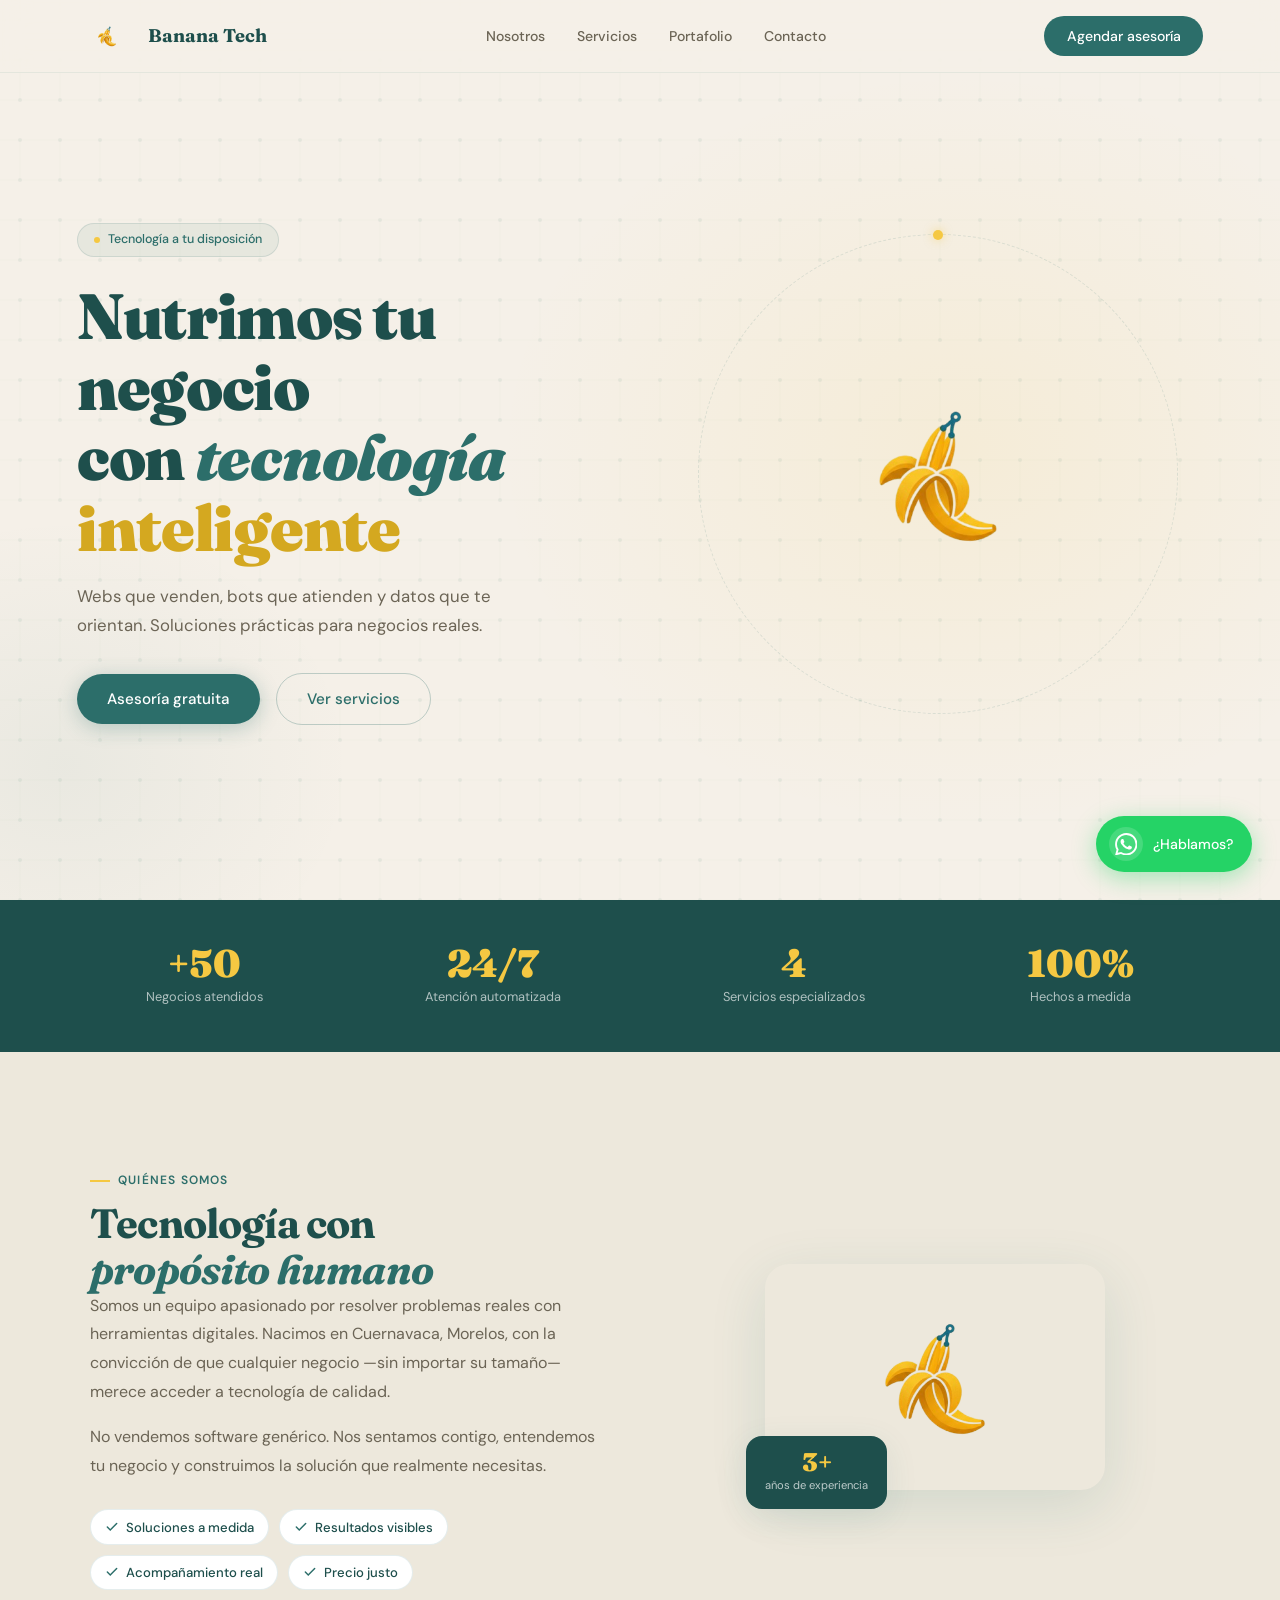
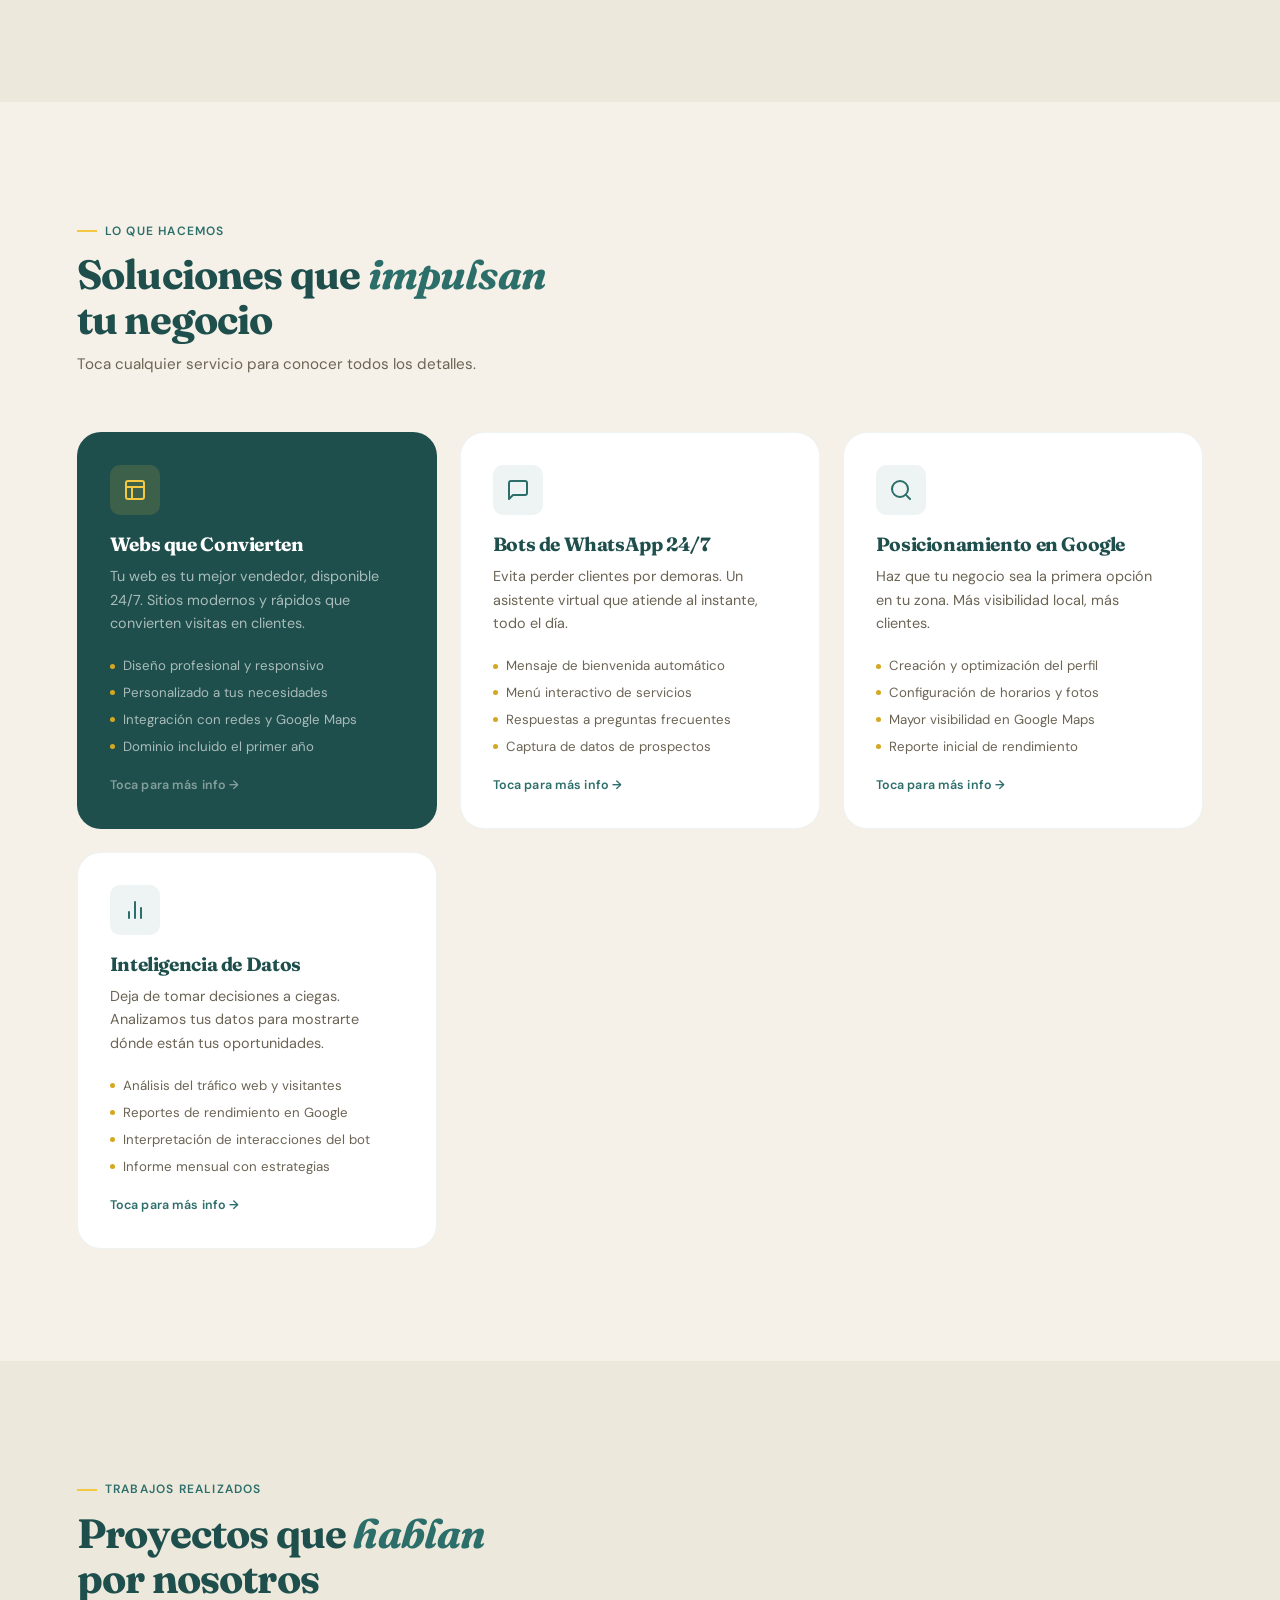
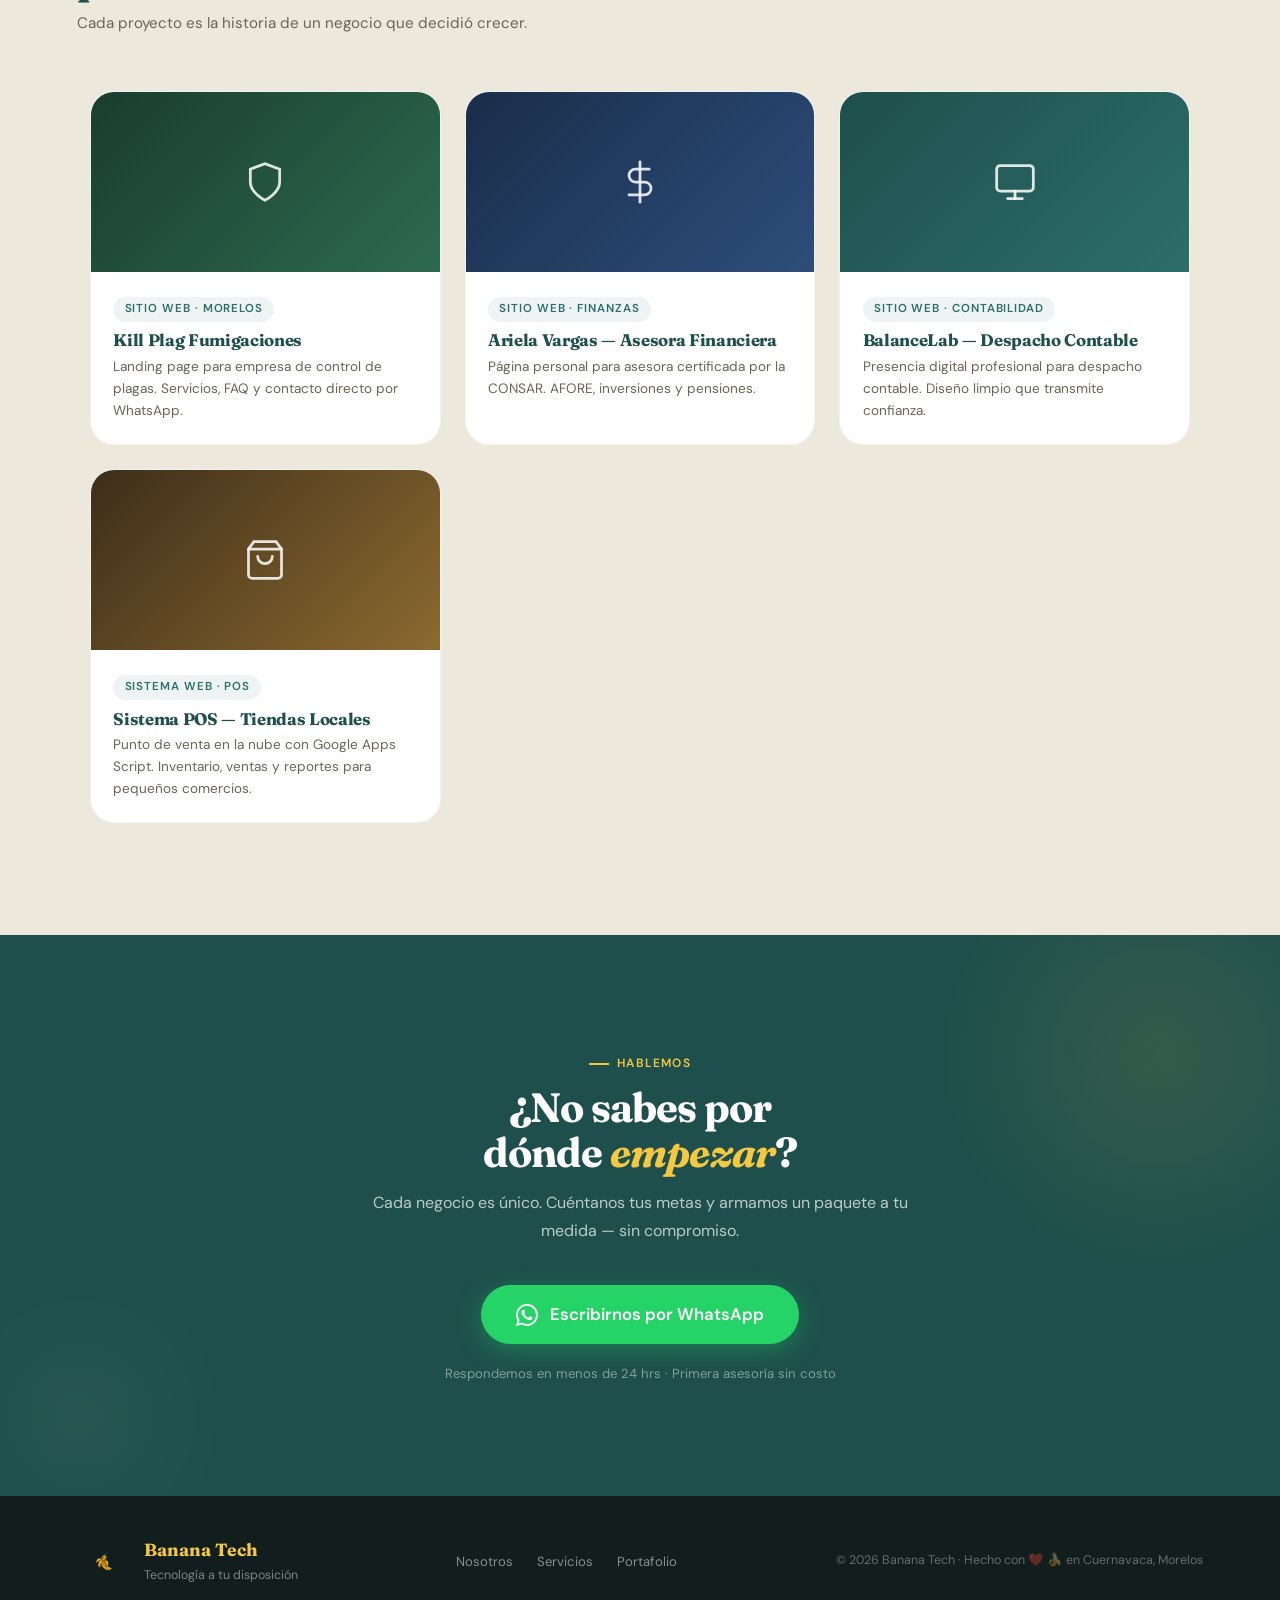
==== commit 9ab99095: "agrego sección de portafolio" ====
--- a/index.html
+++ b/index.html
@@ -17,23 +17,24 @@
 
 <body>
 
-  <!-- NAVBAR -->
+  <!-- ── NAVBAR ── -->
   <nav id="navbar">
     <a href="#" class="nav-logo">
-      <img src="Banana_Tech_Logo_Oficial-removebg-preview.png" alt="Banana Tech Logo">
+      <img src="Banana_Tech_Logo_Oficial-removebg-preview.png" alt="Banana Tech">
       <span class="nav-logo-text">Banana Tech</span>
     </a>
     <ul class="nav-links">
+      <li><a href="#sobre-nosotros">Nosotros</a></li>
       <li><a href="#servicios">Servicios</a></li>
+      <li><a href="#portafolio">Portafolio</a></li>
       <li><a href="#contacto-final">Contacto</a></li>
     </ul>
     <a href="#contacto-final" class="nav-cta">Agendar asesoría</a>
   </nav>
 
-  <!-- HERO -->
+  <!-- ── HERO ── -->
   <section class="hero" id="mainSection">
     <div class="hero-bg"></div>
-
     <div class="hero-content">
       <div class="hero-badge">
         <span class="badge-dot"></span>
@@ -53,7 +54,6 @@
         <a href="#servicios" class="btn btn-ghost">Ver servicios</a>
       </div>
     </div>
-
     <div class="hero-visual">
       <div class="hero-ring"></div>
       <div class="hero-logo-wrap">
@@ -62,7 +62,7 @@
     </div>
   </section>
 
-  <!-- STATS STRIP -->
+  <!-- ── STATS STRIP ── -->
   <div class="stats-strip">
     <div class="stat-item">
       <div class="stat-number">+50</div>
@@ -82,17 +82,75 @@
     </div>
   </div>
 
-  <!-- SERVICES -->
+  <!-- ── SOBRE NOSOTROS ── -->
+  <section class="about-section" id="sobre-nosotros">
+    <div class="about-inner">
+      <div class="about-text reveal">
+        <div class="section-tag">Quiénes somos</div>
+        <h2 class="section-title">Tecnología con<br><em>propósito humano</em></h2>
+        <p class="about-body">
+          Somos un equipo apasionado por resolver problemas reales con herramientas digitales.
+          Nacimos en Cuernavaca, Morelos, con la convicción de que cualquier negocio —sin importar su tamaño— merece
+          acceder a tecnología de calidad.
+        </p>
+        <p class="about-body">
+          No vendemos software genérico. Nos sentamos contigo, entendemos tu negocio y construimos
+          la solución que realmente necesitas.
+        </p>
+        <div class="about-values">
+          <div class="value-pill">
+            <svg width="14" height="14" viewBox="0 0 24 24" fill="none" stroke="currentColor" stroke-width="2.5"
+              stroke-linecap="round">
+              <polyline points="20 6 9 17 4 12" />
+            </svg>
+            Soluciones a medida
+          </div>
+          <div class="value-pill">
+            <svg width="14" height="14" viewBox="0 0 24 24" fill="none" stroke="currentColor" stroke-width="2.5"
+              stroke-linecap="round">
+              <polyline points="20 6 9 17 4 12" />
+            </svg>
+            Resultados visibles
+          </div>
+          <div class="value-pill">
+            <svg width="14" height="14" viewBox="0 0 24 24" fill="none" stroke="currentColor" stroke-width="2.5"
+              stroke-linecap="round">
+              <polyline points="20 6 9 17 4 12" />
+            </svg>
+            Acompañamiento real
+          </div>
+          <div class="value-pill">
+            <svg width="14" height="14" viewBox="0 0 24 24" fill="none" stroke="currentColor" stroke-width="2.5"
+              stroke-linecap="round">
+              <polyline points="20 6 9 17 4 12" />
+            </svg>
+            Precio justo
+          </div>
+        </div>
+      </div>
+      <div class="about-visual reveal">
+        <div class="about-img-wrap">
+          <img src="Banana_Tech_Logo_Oficial-removebg-preview.png" alt="Banana Tech">
+          <div class="about-badge-float">
+            <span class="about-badge-num">3+</span>
+            <span class="about-badge-label">años de experiencia</span>
+          </div>
+        </div>
+      </div>
+    </div>
+  </section>
+
+  <!-- ── SERVICIOS ── -->
   <section class="services" id="servicios">
     <div class="section-header reveal">
       <div class="section-tag">Lo que hacemos</div>
       <h2 class="section-title">Soluciones que <em>impulsan</em><br>tu negocio</h2>
+      <p class="section-sub">Toca cualquier servicio para conocer todos los detalles.</p>
     </div>
 
     <div class="services-grid">
 
-      <!-- Servicio 1 — Featured -->
-      <div class="service-card featured reveal" id="portafolio">
+      <div class="service-card featured reveal" data-service="web">
         <div class="service-icon">
           <svg width="24" height="24" viewBox="0 0 24 24" fill="none" stroke="currentColor" stroke-width="2"
             stroke-linecap="round" stroke-linejoin="round">
@@ -101,18 +159,18 @@
           </svg>
         </div>
         <h3>Webs que Convierten</h3>
-        <p>Tu web es tu mejor vendedor, disponible las 24 horas. Creamos sitios modernos y rápidos para que tus visitas
-          se conviertan en clientes.</p>
+        <p>Tu web es tu mejor vendedor, disponible 24/7. Sitios modernos y rápidos que convierten visitas en clientes.
+        </p>
         <ul class="service-features">
           <li>Diseño profesional y responsivo</li>
           <li>Personalizado a tus necesidades</li>
           <li>Integración con redes y Google Maps</li>
           <li>Dominio incluido el primer año</li>
         </ul>
-      </div>
-
-      <!-- Servicio 2 -->
-      <div class="service-card reveal" id="bots">
+        <span class="card-cta-hint">Toca para más info →</span>
+      </div>
+
+      <div class="service-card reveal" data-service="bot">
         <div class="service-icon">
           <svg width="24" height="24" viewBox="0 0 24 24" fill="none" stroke="currentColor" stroke-width="2"
             stroke-linecap="round" stroke-linejoin="round">
@@ -120,18 +178,17 @@
           </svg>
         </div>
         <h3>Bots de WhatsApp 24/7</h3>
-        <p>Evita perder clientes por demoras. Con un asistente virtual tus clientes reciben atención al instante, en
-          cualquier momento.</p>
+        <p>Evita perder clientes por demoras. Un asistente virtual que atiende al instante, todo el día.</p>
         <ul class="service-features">
           <li>Mensaje de bienvenida automático</li>
           <li>Menú interactivo de servicios</li>
           <li>Respuestas a preguntas frecuentes</li>
           <li>Captura de datos de prospectos</li>
         </ul>
-      </div>
-
-      <!-- Servicio 3 -->
-      <div class="service-card reveal" id="google-maps">
+        <span class="card-cta-hint">Toca para más info →</span>
+      </div>
+
+      <div class="service-card reveal" data-service="google">
         <div class="service-icon">
           <svg width="24" height="24" viewBox="0 0 24 24" fill="none" stroke="currentColor" stroke-width="2"
             stroke-linecap="round" stroke-linejoin="round">
@@ -140,18 +197,17 @@
           </svg>
         </div>
         <h3>Posicionamiento en Google</h3>
-        <p>Haz que tu negocio sea la primera opción en tu zona. Optimizamos tu presencia local para atraer más clientes
-          cercanos.</p>
+        <p>Haz que tu negocio sea la primera opción en tu zona. Más visibilidad local, más clientes.</p>
         <ul class="service-features">
           <li>Creación y optimización del perfil</li>
-          <li>Configuración de horarios, servicios y fotos</li>
+          <li>Configuración de horarios y fotos</li>
           <li>Mayor visibilidad en Google Maps</li>
           <li>Reporte inicial de rendimiento</li>
         </ul>
-      </div>
-
-      <!-- Servicio 4 -->
-      <div class="service-card reveal" id="analytics">
+        <span class="card-cta-hint">Toca para más info →</span>
+      </div>
+
+      <div class="service-card reveal" data-service="datos">
         <div class="service-icon">
           <svg width="24" height="24" viewBox="0 0 24 24" fill="none" stroke="currentColor" stroke-width="2"
             stroke-linecap="round" stroke-linejoin="round">
@@ -161,61 +217,146 @@
           </svg>
         </div>
         <h3>Inteligencia de Datos</h3>
-        <p>Deja de tomar decisiones a ciegas. Analizamos los datos que tu negocio ya genera para mostrarte dónde están
-          tus oportunidades.</p>
+        <p>Deja de tomar decisiones a ciegas. Analizamos tus datos para mostrarte dónde están tus oportunidades.</p>
         <ul class="service-features">
           <li>Análisis del tráfico web y visitantes</li>
           <li>Reportes de rendimiento en Google</li>
           <li>Interpretación de interacciones del bot</li>
           <li>Informe mensual con estrategias</li>
         </ul>
-      </div>
-
-    </div>
-  </section>
-
-  <!-- CONTACT -->
+        <span class="card-cta-hint">Toca para más info →</span>
+      </div>
+
+    </div>
+  </section>
+
+  <!-- ── MODAL ── -->
+  <div class="modal-overlay" id="serviceModal" aria-hidden="true">
+    <div class="modal-box" role="dialog" aria-modal="true">
+      <button class="modal-close" id="modalClose" aria-label="Cerrar">&times;</button>
+      <div class="modal-icon" id="modalIcon"></div>
+      <h3 class="modal-title" id="modalTitle"></h3>
+      <p class="modal-intro" id="modalIntro"></p>
+      <ul class="modal-features" id="modalFeatures"></ul>
+      <div class="modal-note" id="modalNote"></div>
+      <a href="#contacto-final" class="btn btn-primary modal-cta" id="modalCTA">Quiero este servicio</a>
+    </div>
+  </div>
+
+  <!-- ── PORTAFOLIO ── -->
+  <section class="portfolio-section" id="portafolio">
+    <div class="section-header reveal">
+      <div class="section-tag">Trabajos realizados</div>
+      <h2 class="section-title">Proyectos que <em>hablan</em><br>por nosotros</h2>
+      <p class="section-sub">Cada proyecto es la historia de un negocio que decidió crecer.</p>
+    </div>
+
+    <div class="portfolio-grid">
+
+      <a class="portfolio-card reveal" href="https://bananatech97.github.io/kill-plag-web/" target="_blank"
+        rel="noopener">
+        <div class="portfolio-img-wrap">
+          <div class="portfolio-placeholder" style="background: linear-gradient(135deg,#1a3d2e,#2d6a4f);">
+            <svg width="44" height="44" viewBox="0 0 24 24" fill="none" stroke="rgba(255,255,255,0.85)"
+              stroke-width="1.5" stroke-linecap="round">
+              <path d="M12 22s8-4 8-10V5l-8-3-8 3v7c0 6 8 10 8 10z" />
+            </svg>
+          </div>
+          <div class="portfolio-overlay"><span>Ver proyecto →</span></div>
+        </div>
+        <div class="portfolio-info">
+          <span class="portfolio-tag">Sitio web · Morelos</span>
+          <h4>Kill Plag Fumigaciones</h4>
+          <p>Landing page para empresa de control de plagas. Servicios, FAQ y contacto directo por WhatsApp.</p>
+        </div>
+      </a>
+
+      <a class="portfolio-card reveal" href="https://doble-alfa.github.io/Ariela_Asesora_Financiera/" target="_blank"
+        rel="noopener">
+        <div class="portfolio-img-wrap">
+          <div class="portfolio-placeholder" style="background: linear-gradient(135deg,#1a2d4a,#2c4e7a);">
+            <svg width="44" height="44" viewBox="0 0 24 24" fill="none" stroke="rgba(255,255,255,0.85)"
+              stroke-width="1.5" stroke-linecap="round">
+              <line x1="12" y1="1" x2="12" y2="23" />
+              <path d="M17 5H9.5a3.5 3.5 0 0 0 0 7h5a3.5 3.5 0 0 1 0 7H6" />
+            </svg>
+          </div>
+          <div class="portfolio-overlay"><span>Ver proyecto →</span></div>
+        </div>
+        <div class="portfolio-info">
+          <span class="portfolio-tag">Sitio web · Finanzas</span>
+          <h4>Ariela Vargas — Asesora Financiera</h4>
+          <p>Página personal para asesora certificada por la CONSAR. AFORE, inversiones y pensiones.</p>
+        </div>
+      </a>
+
+      <a class="portfolio-card reveal" href="https://doble-alfa.github.io/BALANCELAB/" target="_blank" rel="noopener">
+        <div class="portfolio-img-wrap">
+          <div class="portfolio-placeholder" style="background: linear-gradient(135deg,#1E4F4C,#2C6E6A);">
+            <svg width="44" height="44" viewBox="0 0 24 24" fill="none" stroke="rgba(255,255,255,0.85)"
+              stroke-width="1.5" stroke-linecap="round">
+              <rect x="2" y="3" width="20" height="14" rx="2" />
+              <line x1="8" y1="21" x2="16" y2="21" />
+              <line x1="12" y1="17" x2="12" y2="21" />
+            </svg>
+          </div>
+          <div class="portfolio-overlay"><span>Ver proyecto →</span></div>
+        </div>
+        <div class="portfolio-info">
+          <span class="portfolio-tag">Sitio web · Contabilidad</span>
+          <h4>BalanceLab — Despacho Contable</h4>
+          <p>Presencia digital profesional para despacho contable. Diseño limpio que transmite confianza.</p>
+        </div>
+      </a>
+
+      <a class="portfolio-card reveal"
+        href="https://script.google.com/macros/s/AKfycbxwAqQmJqZljWvjWjtIQHOwPEP-PQR8LBfN8PXrMKBE93If-O9y7JRLVFOkNwC3axQKbA/exec"
+        target="_blank" rel="noopener">
+        <div class="portfolio-img-wrap">
+          <div class="portfolio-placeholder" style="background: linear-gradient(135deg,#3d2e1a,#8c6a2f);">
+            <svg width="44" height="44" viewBox="0 0 24 24" fill="none" stroke="rgba(255,255,255,0.85)"
+              stroke-width="1.5" stroke-linecap="round">
+              <path d="M6 2L3 6v14a2 2 0 0 0 2 2h14a2 2 0 0 0 2-2V6l-3-4z" />
+              <line x1="3" y1="6" x2="21" y2="6" />
+              <path d="M16 10a4 4 0 0 1-8 0" />
+            </svg>
+          </div>
+          <div class="portfolio-overlay"><span>Ver proyecto →</span></div>
+        </div>
+        <div class="portfolio-info">
+          <span class="portfolio-tag">Sistema web · POS</span>
+          <h4>Sistema POS — Tiendas Locales</h4>
+          <p>Punto de venta en la nube con Google Apps Script. Inventario, ventas y reportes para pequeños comercios.
+          </p>
+        </div>
+      </a>
+
+    </div>
+  </section>
+
+  <!-- ── CONTACTO ── -->
   <section class="contact-section" id="contacto-final">
     <div class="contact-inner reveal">
-      <div class="section-tag">Hablemos</div>
+      <div class="section-tag" style="justify-content:center">Hablemos</div>
       <h2 class="section-title">¿No sabes por<br>dónde <em>empezar</em>?</h2>
       <p class="contact-sub">
-        Cada negocio es único. Cuéntanos tus metas y armamos un
-        paquete a tu medida — sin compromiso.
+        Cada negocio es único. Cuéntanos tus metas y armamos
+        un paquete a tu medida — sin compromiso.
       </p>
-
-      <div class="contact-form">
-        <div class="form-row">
-          <div class="form-group">
-            <label for="nombre">Nombre</label>
-            <input type="text" id="nombre" placeholder="Tu nombre">
-          </div>
-          <div class="form-group">
-            <label for="whatsapp">WhatsApp</label>
-            <input type="tel" id="whatsapp" placeholder="+52 55 0000 0000">
-          </div>
-        </div>
-        <div class="form-group">
-          <label for="servicio">¿Qué necesita tu negocio?</label>
-          <select id="servicio">
-            <option value="">Selecciona un servicio…</option>
-            <option>Sitio web profesional</option>
-            <option>Bot de WhatsApp</option>
-            <option>Posicionamiento en Google</option>
-            <option>Análisis de datos</option>
-            <option>No sé, quiero asesoría</option>
-          </select>
-        </div>
-        <div class="form-group">
-          <label for="mensaje">Cuéntanos más (opcional)</label>
-          <textarea id="mensaje" placeholder="¿Qué hace tu negocio? ¿Cuál es tu mayor reto?"></textarea>
-        </div>
-        <button class="btn-submit">🍌 Quiero mi asesoría gratuita</button>
-      </div>
-    </div>
-  </section>
-
-  <!-- FOOTER -->
+      <a class="btn-wa-cta"
+        href="https://wa.me/5217779440777?text=Hola%2C%20me%20interesa%20una%20asesor%C3%ADa%20con%20Banana%20Tech%20%F0%9F%8D%8C"
+        target="_blank" rel="noopener">
+        <svg viewBox="0 0 16 16" height="22" fill="currentColor">
+          <path
+            d="M13.601 2.326A7.854 7.854 0 0 0 7.994 0C3.627 0 .068 3.558.064 7.926c0 1.399.366 2.76 1.057 3.965L0 16l4.204-1.102a7.933 7.933 0 0 0 3.79.965h.004c4.368 0 7.926-3.558 7.93-7.93A7.898 7.898 0 0 0 13.6 2.326zM7.994 14.521a6.573 6.573 0 0 1-3.356-.92l-.24-.144-2.494.654.666-2.433-.156-.251a6.56 6.56 0 0 1-1.007-3.505c0-3.626 2.957-6.584 6.591-6.584a6.56 6.56 0 0 1 4.66 1.931 6.557 6.557 0 0 1 1.928 4.66c-.004 3.639-2.961 6.592-6.592 6.592zm3.615-4.934c-.197-.099-1.17-.578-1.353-.646-.182-.065-.315-.099-.445.099-.133.197-.513.646-.627.775-.114.133-.232.148-.43.05-.197-.1-.836-.308-1.592-.985-.59-.525-.985-1.175-1.103-1.372-.114-.198-.011-.304.088-.403.087-.088.197-.232.296-.346.1-.114.133-.198.198-.33.065-.134.034-.248-.015-.347-.05-.099-.445-1.076-.612-1.47-.16-.389-.323-.335-.445-.34-.114-.007-.247-.007-.38-.007a.729.729 0 0 0-.529.247c-.182.198-.691.677-.691 1.654 0 .977.71 1.916.81 2.049.098.133 1.394 2.132 3.383 2.992.47.205.84.326 1.129.418.475.152.904.129 1.246.08.38-.058 1.171-.48 1.338-.943.164-.464.164-.86.114-.943-.049-.084-.182-.133-.38-.232z" />
+        </svg>
+        Escribirnos por WhatsApp
+      </a>
+      <p class="contact-hint">Respondemos en menos de 24 hrs · Primera asesoría sin costo</p>
+    </div>
+  </section>
+
+  <!-- ── FOOTER ── -->
   <footer>
     <div class="footer-brand">
       <img src="Banana_Tech_Logo_Oficial-removebg-preview.png" alt="Banana Tech" class="footer-logo-img">
@@ -224,12 +365,18 @@
         <div class="footer-tagline">Tecnología a tu disposición</div>
       </div>
     </div>
-    <div class="footer-copy">© 2026 Banana Tech · Hecho con ❤️🍌 en México</div>
+    <div class="footer-links">
+      <a href="#sobre-nosotros">Nosotros</a>
+      <a href="#servicios">Servicios</a>
+      <a href="#portafolio">Portafolio</a>
+    </div>
+    <div class="footer-copy">© 2026 Banana Tech · Hecho con ❤️ 🍌 en Cuernavaca, Morelos</div>
   </footer>
 
-  <!-- WhatsApp floating button -->
-  <a class="wa-btn" id="whatsappBtn" href="https://wa.me/527779440777" target="_blank" rel="noopener"
-    aria-label="Contactar por WhatsApp">
+  <!-- ── WhatsApp flotante ── -->
+  <a class="wa-btn"
+    href="https://wa.me/5217779440777?text=Hola%2C%20me%20interesa%20una%20asesor%C3%ADa%20con%20Banana%20Tech%20%F0%9F%8D%8C"
+    target="_blank" rel="noopener" aria-label="Contactar por WhatsApp">
     <div class="wa-icon">
       <svg viewBox="0 0 16 16" height="1.6em" fill="white">
         <path
--- a/styles.css
+++ b/styles.css
@@ -1,48 +1,37 @@
 /* ─────────────────────────────────────────────
-   BANANA TECH — styles.css
+   BANANA TECH — styles.css v2
    Paleta: crema / teal / banana amarillo
    Tipografía: Fraunces (display) + DM Sans (body)
 ───────────────────────────────────────────── */
 
 :root {
-  --cream: #F5F0E8;
-  --cream-dark: #EDE8DC;
+  --cream:        #F5F0E8;
+  --cream-dark:   #EDE8DC;
   --cream-border: #E2DAC8;
-  --teal: #2C6E6A;
-  --teal-light: #3A8C87;
-  --teal-dark: #1E4F4C;
-  --banana: #F5C842;
-  --banana-dark: #D4A820;
-  --text: #2A2A2A;
-  --text-muted: #6B6455;
-  --white: #FFFFFF;
+  --teal:         #2C6E6A;
+  --teal-light:   #3A8C87;
+  --teal-dark:    #1E4F4C;
+  --banana:       #F5C842;
+  --banana-dark:  #D4A820;
+  --text:         #2A2A2A;
+  --text-muted:   #6B6455;
+  --white:        #FFFFFF;
 
   --font-display: 'Fraunces', serif;
-  --font-body: 'DM Sans', sans-serif;
+  --font-body:    'DM Sans', sans-serif;
 
   --radius-sm: 10px;
   --radius-md: 16px;
   --radius-lg: 24px;
   --radius-xl: 32px;
 
-  --shadow-sm: 0 2px 12px rgba(44, 110, 106, 0.07);
-  --shadow-md: 0 8px 32px rgba(44, 110, 106, 0.1);
-  --shadow-lg: 0 16px 56px rgba(44, 110, 106, 0.14);
-}
-
-/* ── RESET ── */
-*,
-*::before,
-*::after {
-  box-sizing: border-box;
-  margin: 0;
-  padding: 0;
-}
-
-html {
-  scroll-behavior: smooth;
-  font-size: 16px;
-}
+  --shadow-sm: 0 2px 12px rgba(44,110,106,0.07);
+  --shadow-md: 0 8px 32px rgba(44,110,106,0.10);
+  --shadow-lg: 0 16px 56px rgba(44,110,106,0.14);
+}
+
+*, *::before, *::after { box-sizing: border-box; margin: 0; padding: 0; }
+html { scroll-behavior: smooth; font-size: 16px; }
 
 body {
   font-family: var(--font-body);
@@ -52,860 +41,611 @@
   overflow-x: hidden;
 }
 
-img {
-  display: block;
-  max-width: 100%;
-}
-
-a {
-  text-decoration: none;
-  color: inherit;
-}
-
-/* ── TYPOGRAPHY ── */
-h1,
-h2,
-h3 {
-  font-family: var(--font-display);
-  line-height: 1.1;
-  letter-spacing: -0.02em;
-}
-
-/* ─────────────────────────────────────────────
-   NAVBAR
-───────────────────────────────────────────── */
-#navbar {
-  position: fixed;
-  top: 0;
-  left: 0;
-  right: 0;
-  z-index: 100;
-  display: flex;
-  align-items: center;
-  justify-content: space-between;
-  padding: 1rem 6%;
-  background: rgba(245, 240, 232, 0.9);
-  backdrop-filter: blur(14px);
-  -webkit-backdrop-filter: blur(14px);
-  border-bottom: 1px solid rgba(44, 110, 106, 0.08);
-  transition: box-shadow 0.3s ease;
-}
-
-#navbar.scrolled {
-  box-shadow: 0 4px 24px rgba(44, 110, 106, 0.08);
-}
-
-.nav-logo {
-  display: flex;
-  align-items: center;
-  gap: 0.7rem;
-}
-
-.nav-logo img {
-  height: 50px;
-  width: auto;
-}
-
-.nav-logo-text {
-  font-family: var(--font-display);
-  font-weight: 700;
-  font-size: 1.15rem;
-  color: var(--teal-dark);
-}
-
-.nav-links {
-  display: flex;
-  gap: 2rem;
-  list-style: none;
-}
-
-.nav-links a {
-  font-size: 0.88rem;
-  font-weight: 500;
-  color: var(--text-muted);
-  transition: color 0.2s;
-}
-
-.nav-links a:hover {
-  color: var(--teal);
-}
-
-.nav-cta {
-  background: var(--teal);
-  color: var(--white);
-  border-radius: 50px;
-  padding: 0.55rem 1.4rem;
-  font-size: 0.88rem;
-  font-weight: 500;
-  font-family: var(--font-body);
-  transition: background 0.25s, transform 0.2s;
-}
-
-.nav-cta:hover {
-  background: var(--teal-dark);
-  transform: translateY(-1px);
-}
-
-/* ─────────────────────────────────────────────
-   HERO
-───────────────────────────────────────────── */
-.hero {
-  min-height: 100vh;
-  display: flex;
-  align-items: center;
-  gap: 4rem;
-  padding: 8rem 6% 5rem;
-  position: relative;
-  overflow: hidden;
-}
-
-/* Background atmosphere */
-.hero-bg {
-  position: absolute;
-  inset: 0;
-  z-index: 0;
-  background:
-    radial-gradient(ellipse 60% 70% at 75% 50%, rgba(245, 200, 66, 0.10) 0%, transparent 60%),
-    radial-gradient(ellipse 45% 55% at 5% 85%, rgba(44, 110, 106, 0.06) 0%, transparent 50%);
-}
-
-/* Subtle circuit grid */
-.hero-bg::after {
-  content: '';
-  position: absolute;
-  inset: 0;
-  background-image: url("data:image/svg+xml,%3Csvg xmlns='http://www.w3.org/2000/svg' width='80' height='80'%3E%3Cpath d='M20 0v20h20M60 0v20h-20M0 20h20M80 20h-20M20 80v-20h20M60 80v-20h-20M0 60h20M80 60h-20' stroke='%232C6E6A' stroke-width='0.5' fill='none' stroke-opacity='0.05'/%3E%3Ccircle cx='20' cy='20' r='2' fill='%232C6E6A' fill-opacity='0.07'/%3E%3Ccircle cx='60' cy='20' r='2' fill='%232C6E6A' fill-opacity='0.07'/%3E%3Ccircle cx='20' cy='60' r='2' fill='%232C6E6A' fill-opacity='0.07'/%3E%3Ccircle cx='60' cy='60' r='2' fill='%232C6E6A' fill-opacity='0.07'/%3E%3C/svg%3E");
-}
-
-.hero-content {
-  position: relative;
-  z-index: 1;
-  flex: 1;
-  max-width: 560px;
-}
-
-.hero-badge {
-  display: inline-flex;
-  align-items: center;
-  gap: 0.5rem;
-  background: rgba(44, 110, 106, 0.07);
-  border: 1px solid rgba(44, 110, 106, 0.14);
-  border-radius: 50px;
-  padding: 0.38rem 1rem;
-  font-size: 0.78rem;
-  font-weight: 500;
-  color: var(--teal);
-  margin-bottom: 1.5rem;
-  animation: fadeUp 0.6s ease both;
-}
-
-.badge-dot {
-  display: inline-block;
-  width: 6px;
-  height: 6px;
-  background: var(--banana);
-  border-radius: 50%;
-}
-
-.hero h1 {
-  font-size: clamp(2.6rem, 5vw, 4.2rem);
-  font-weight: 900;
-  color: var(--teal-dark);
-  margin-bottom: 1.2rem;
-  animation: fadeUp 0.6s 0.1s ease both;
-}
-
-.hero h1 em {
-  font-style: italic;
-  color: var(--teal);
-}
-
-.hero h1 .accent {
-  color: var(--banana-dark);
-}
-
-.hero-sub {
-  font-size: 1.05rem;
-  color: var(--text-muted);
-  line-height: 1.75;
-  max-width: 440px;
-  margin-bottom: 2rem;
-  animation: fadeUp 0.6s 0.2s ease both;
-}
-
-.hero-actions {
-  display: flex;
-  gap: 1rem;
-  align-items: center;
-  flex-wrap: wrap;
-  animation: fadeUp 0.6s 0.3s ease both;
-}
-
-/* ── Buttons ── */
+img  { display: block; max-width: 100%; }
+a    { text-decoration: none; color: inherit; }
+h1, h2, h3, h4 { font-family: var(--font-display); line-height: 1.1; letter-spacing: -0.02em; }
+
+/* ─── SHARED SECTION ELEMENTS ─── */
+.section-tag {
+  display: inline-flex; align-items: center; gap: 0.5rem;
+  font-size: 0.75rem; font-weight: 600; letter-spacing: 0.1em;
+  text-transform: uppercase; color: var(--teal);
+  margin-bottom: 0.7rem; font-family: var(--font-body);
+}
+.section-tag::before {
+  content: ''; width: 20px; height: 2px;
+  background: var(--banana); display: inline-block; flex-shrink: 0;
+}
+.section-title {
+  font-size: clamp(1.9rem, 3.2vw, 2.8rem);
+  font-weight: 700; color: var(--teal-dark);
+}
+.section-title em { font-style: italic; color: var(--teal); }
+.section-sub {
+  font-size: 0.95rem; color: var(--text-muted);
+  margin-top: 0.6rem; max-width: 500px;
+}
+.section-header { margin-bottom: 3.5rem; }
+
+/* ─── BUTTONS ─── */
 .btn {
   display: inline-block;
-  border-radius: 50px;
-  padding: 0.8rem 1.9rem;
-  font-size: 0.95rem;
-  font-weight: 500;
+  border-radius: 50px; padding: 0.8rem 1.9rem;
+  font-size: 0.95rem; font-weight: 500;
   font-family: var(--font-body);
   transition: all 0.25s ease;
-  cursor: pointer;
-  border: none;
-}
-
+  cursor: pointer; border: none;
+}
 .btn-primary {
-  background: var(--teal);
-  color: var(--white);
-  box-shadow: 0 4px 20px rgba(44, 110, 106, 0.28);
-}
-
+  background: var(--teal); color: var(--white);
+  box-shadow: 0 4px 20px rgba(44,110,106,0.28);
+}
 .btn-primary:hover {
   background: var(--teal-dark);
   transform: translateY(-2px);
-  box-shadow: 0 8px 28px rgba(44, 110, 106, 0.38);
-}
-
+  box-shadow: 0 8px 28px rgba(44,110,106,0.38);
+}
 .btn-ghost {
-  background: transparent;
-  color: var(--teal);
-  border: 1.5px solid rgba(44, 110, 106, 0.28);
-}
-
+  background: transparent; color: var(--teal);
+  border: 1.5px solid rgba(44,110,106,0.28);
+}
 .btn-ghost:hover {
   border-color: var(--teal);
-  background: rgba(44, 110, 106, 0.05);
+  background: rgba(44,110,106,0.05);
   transform: translateY(-2px);
 }
 
-/* Hero visual */
+/* ─── NAVBAR ─── */
+#navbar {
+  position: fixed; top: 0; left: 0; right: 0; z-index: 100;
+  display: flex; align-items: center; justify-content: space-between;
+  padding: 1rem 6%;
+  background: rgba(245,240,232,0.92);
+  backdrop-filter: blur(14px);
+  -webkit-backdrop-filter: blur(14px);
+  border-bottom: 1px solid rgba(44,110,106,0.08);
+  transition: box-shadow 0.3s ease;
+}
+#navbar.scrolled { box-shadow: 0 4px 24px rgba(44,110,106,0.08); }
+
+.nav-logo { display: flex; align-items: center; gap: 0.7rem; }
+.nav-logo img { height: 40px; width: auto; }
+.nav-logo-text {
+  font-family: var(--font-display);
+  font-weight: 700; font-size: 1.15rem; color: var(--teal-dark);
+}
+.nav-links { display: flex; gap: 2rem; list-style: none; }
+.nav-links a {
+  font-size: 0.88rem; font-weight: 500; color: var(--text-muted);
+  transition: color 0.2s;
+}
+.nav-links a:hover { color: var(--teal); }
+.nav-cta {
+  background: var(--teal); color: var(--white);
+  border-radius: 50px; padding: 0.55rem 1.4rem;
+  font-size: 0.88rem; font-weight: 500;
+  transition: background 0.25s, transform 0.2s;
+}
+.nav-cta:hover { background: var(--teal-dark); transform: translateY(-1px); }
+
+/* ─── HERO ─── */
+.hero {
+  min-height: 100vh;
+  display: flex; align-items: center;
+  gap: 4rem; padding: 8rem 6% 5rem;
+  position: relative; overflow: hidden;
+}
+.hero-bg {
+  position: absolute; inset: 0; z-index: 0;
+  background:
+    radial-gradient(ellipse 60% 70% at 75% 50%, rgba(245,200,66,0.10) 0%, transparent 60%),
+    radial-gradient(ellipse 45% 55% at 5%  85%, rgba(44,110,106,0.06) 0%, transparent 50%);
+}
+.hero-bg::after {
+  content: ''; position: absolute; inset: 0;
+  background-image: url("data:image/svg+xml,%3Csvg xmlns='http://www.w3.org/2000/svg' width='80' height='80'%3E%3Cpath d='M20 0v20h20M60 0v20h-20M0 20h20M80 20h-20M20 80v-20h20M60 80v-20h-20M0 60h20M80 60h-20' stroke='%232C6E6A' stroke-width='0.5' fill='none' stroke-opacity='0.05'/%3E%3Ccircle cx='20' cy='20' r='2' fill='%232C6E6A' fill-opacity='0.07'/%3E%3Ccircle cx='60' cy='20' r='2' fill='%232C6E6A' fill-opacity='0.07'/%3E%3Ccircle cx='20' cy='60' r='2' fill='%232C6E6A' fill-opacity='0.07'/%3E%3Ccircle cx='60' cy='60' r='2' fill='%232C6E6A' fill-opacity='0.07'/%3E%3C/svg%3E");
+}
+.hero-content { position: relative; z-index: 1; flex: 1; max-width: 560px; }
+.hero-badge {
+  display: inline-flex; align-items: center; gap: 0.5rem;
+  background: rgba(44,110,106,0.07);
+  border: 1px solid rgba(44,110,106,0.14);
+  border-radius: 50px; padding: 0.38rem 1rem;
+  font-size: 0.78rem; font-weight: 500; color: var(--teal);
+  margin-bottom: 1.5rem;
+  animation: fadeUp 0.6s ease both;
+}
+.badge-dot {
+  display: inline-block; width: 6px; height: 6px;
+  background: var(--banana); border-radius: 50%;
+}
+.hero h1 {
+  font-size: clamp(2.6rem, 5vw, 4.2rem);
+  font-weight: 900; color: var(--teal-dark);
+  margin-bottom: 1.2rem;
+  animation: fadeUp 0.6s 0.1s ease both;
+}
+.hero h1 em     { font-style: italic; color: var(--teal); }
+.hero h1 .accent { color: var(--banana-dark); }
+.hero-sub {
+  font-size: 1.05rem; color: var(--text-muted);
+  line-height: 1.75; max-width: 440px; margin-bottom: 2rem;
+  animation: fadeUp 0.6s 0.2s ease both;
+}
+.hero-actions {
+  display: flex; gap: 1rem; align-items: center; flex-wrap: wrap;
+  animation: fadeUp 0.6s 0.3s ease both;
+}
 .hero-visual {
-  position: relative;
-  z-index: 1;
-  flex: 1;
-  display: flex;
-  align-items: center;
-  justify-content: center;
+  position: relative; z-index: 1;
+  flex: 1; display: flex; align-items: center; justify-content: center;
   animation: fadeIn 0.9s 0.2s ease both;
 }
-
 .hero-logo-wrap {
   width: min(400px, 42vw);
   animation: float 4.5s ease-in-out infinite;
 }
-
-.hero-logo-wrap img {
-  width: 100%;
-}
-
+.hero-logo-wrap img { width: 100%; }
 .hero-ring {
   position: absolute;
-  width: min(480px, 50vw);
-  height: min(480px, 50vw);
+  width: min(480px, 50vw); height: min(480px, 50vw);
   border-radius: 50%;
-  border: 1.5px dashed rgba(44, 110, 106, 0.13);
+  border: 1.5px dashed rgba(44,110,106,0.13);
   animation: spin 28s linear infinite;
 }
-
 .hero-ring::after {
-  content: '';
-  position: absolute;
-  width: 10px;
-  height: 10px;
-  background: var(--banana);
-  border-radius: 50%;
-  top: -5px;
-  left: 50%;
-  transform: translateX(-50%);
-  box-shadow: 0 0 10px rgba(245, 200, 66, 0.5);
-}
-
-/* ─────────────────────────────────────────────
-   STATS STRIP
-───────────────────────────────────────────── */
+  content: ''; position: absolute;
+  width: 10px; height: 10px;
+  background: var(--banana); border-radius: 50%;
+  top: -5px; left: 50%; transform: translateX(-50%);
+  box-shadow: 0 0 10px rgba(245,200,66,0.5);
+}
+
+/* ─── STATS ─── */
 .stats-strip {
   background: var(--teal-dark);
   padding: 2.5rem 6%;
-  display: flex;
-  justify-content: space-around;
-  flex-wrap: wrap;
-  gap: 1.5rem;
-}
-
-.stat-item {
-  text-align: center;
-  padding: 0.25rem 1.5rem;
-}
-
+  display: flex; justify-content: space-around;
+  flex-wrap: wrap; gap: 1.5rem;
+}
+.stat-item { text-align: center; padding: 0.25rem 1.5rem; }
 .stat-number {
   font-family: var(--font-display);
-  font-size: 2.4rem;
-  font-weight: 900;
-  color: var(--banana);
+  font-size: 2.4rem; font-weight: 900;
+  color: var(--banana); line-height: 1;
+}
+.stat-label { font-size: 0.8rem; color: rgba(255,255,255,0.65); margin-top: 0.3rem; }
+
+/* ─── SOBRE NOSOTROS ─── */
+.about-section {
+  padding: 7rem 6%;
+  background: var(--cream-dark);
+}
+.about-inner {
+  max-width: 1100px; margin: 0 auto;
+  display: flex; gap: 5rem; align-items: center;
+}
+.about-text { flex: 1; }
+.about-body {
+  font-size: 1rem; color: var(--text-muted);
+  line-height: 1.8; margin-bottom: 1rem;
+}
+.about-values {
+  display: flex; flex-wrap: wrap; gap: 0.6rem;
+  margin-top: 1.8rem;
+}
+.value-pill {
+  display: inline-flex; align-items: center; gap: 0.4rem;
+  background: var(--white);
+  border: 1px solid rgba(44,110,106,0.12);
+  border-radius: 50px; padding: 0.4rem 0.9rem;
+  font-size: 0.82rem; font-weight: 500; color: var(--teal-dark);
+}
+.value-pill svg { stroke: var(--teal); flex-shrink: 0; }
+
+.about-visual { flex: 1; display: flex; justify-content: center; }
+.about-img-wrap {
+  position: relative;
+  width: min(340px, 90%);
+}
+.about-img-wrap img {
+  width: 100%; border-radius: var(--radius-lg);
+  box-shadow: var(--shadow-lg);
+}
+.about-badge-float {
+  position: absolute;
+  bottom: -1.2rem; left: -1.2rem;
+  background: var(--teal-dark); color: white;
+  border-radius: var(--radius-md);
+  padding: 0.9rem 1.2rem;
+  box-shadow: var(--shadow-md);
+  display: flex; flex-direction: column; align-items: center;
+  gap: 0.1rem;
+}
+.about-badge-num {
+  font-family: var(--font-display);
+  font-size: 1.6rem; font-weight: 900; color: var(--banana);
   line-height: 1;
 }
-
-.stat-label {
-  font-size: 0.8rem;
-  color: rgba(255, 255, 255, 0.65);
-  margin-top: 0.3rem;
-}
-
-/* ─────────────────────────────────────────────
-   SERVICES
-───────────────────────────────────────────── */
+.about-badge-label {
+  font-size: 0.7rem; color: rgba(255,255,255,0.7);
+  white-space: nowrap;
+}
+
+/* ─── SERVICES ─── */
 .services {
   padding: 7rem 6%;
   background: var(--cream);
 }
-
-.section-header {
-  margin-bottom: 3.5rem;
-}
-
-.section-tag {
-  display: inline-flex;
-  align-items: center;
-  gap: 0.5rem;
-  font-size: 0.75rem;
-  font-weight: 600;
-  letter-spacing: 0.1em;
-  text-transform: uppercase;
-  color: var(--teal);
-  margin-bottom: 0.7rem;
-}
-
-.section-tag::before {
-  content: '';
-  width: 20px;
-  height: 2px;
-  background: var(--banana);
-  display: inline-block;
-  flex-shrink: 0;
-}
-
-.section-title {
-  font-size: clamp(1.9rem, 3.2vw, 2.8rem);
-  font-weight: 700;
-  color: var(--teal-dark);
-}
-
-.section-title em {
-  font-style: italic;
-  color: var(--teal);
-}
-
-/* Grid */
 .services-grid {
   display: grid;
   grid-template-columns: repeat(auto-fit, minmax(270px, 1fr));
   gap: 1.4rem;
 }
-
-/* Card base */
 .service-card {
   background: var(--white);
   border-radius: var(--radius-lg);
   padding: 2rem;
-  border: 1px solid rgba(44, 110, 106, 0.08);
-  position: relative;
-  overflow: hidden;
+  border: 1px solid rgba(44,110,106,0.08);
+  position: relative; overflow: hidden;
   transition: transform 0.3s ease, box-shadow 0.3s ease, border-color 0.3s ease;
-}
-
-/* Animated bottom accent */
+  cursor: pointer;
+  user-select: none;
+}
 .service-card::after {
-  content: '';
-  position: absolute;
-  bottom: 0;
-  left: 0;
-  right: 0;
-  height: 3px;
+  content: ''; position: absolute;
+  bottom: 0; left: 0; right: 0; height: 3px;
   background: var(--banana);
-  transform: scaleX(0);
-  transform-origin: left;
+  transform: scaleX(0); transform-origin: left;
   transition: transform 0.35s ease;
 }
-
 .service-card:hover {
   transform: translateY(-6px);
   box-shadow: var(--shadow-lg);
   border-color: transparent;
 }
-
-.service-card:hover::after {
-  transform: scaleX(1);
-}
-
-/* Featured card (dark) */
+.service-card:hover::after { transform: scaleX(1); }
+
 .service-card.featured {
-  background: var(--teal-dark);
-  border-color: transparent;
-}
-
-.service-card.featured h3 {
-  color: var(--white);
-}
-
-.service-card.featured p {
-  color: rgba(255, 255, 255, 0.62);
-}
-
-.service-card.featured .service-features li {
-  color: rgba(255, 255, 255, 0.62);
-}
-
-.service-card.featured .service-icon {
-  background: rgba(245, 200, 66, 0.14);
-}
-
-.service-card.featured .service-icon svg {
-  stroke: var(--banana);
-}
-
-.service-card.featured:hover {
-  background: var(--teal);
-}
-
-/* Icon */
+  background: var(--teal-dark); border-color: transparent;
+}
+.service-card.featured h3    { color: var(--white); }
+.service-card.featured p     { color: rgba(255,255,255,0.62); }
+.service-card.featured .service-features li { color: rgba(255,255,255,0.62); }
+.service-card.featured .service-icon { background: rgba(245,200,66,0.14); }
+.service-card.featured .service-icon svg { stroke: var(--banana); }
+.service-card.featured:hover { background: var(--teal); }
+.service-card.featured .card-cta-hint { color: rgba(255,255,255,0.45); }
+
 .service-icon {
-  width: 50px;
-  height: 50px;
-  background: rgba(44, 110, 106, 0.08);
+  width: 50px; height: 50px;
+  background: rgba(44,110,106,0.08);
   border-radius: var(--radius-sm);
-  display: flex;
-  align-items: center;
-  justify-content: center;
+  display: flex; align-items: center; justify-content: center;
   margin-bottom: 1.2rem;
   transition: background 0.3s;
 }
-
-.service-icon svg {
-  stroke: var(--teal);
-}
-
-.service-card:not(.featured):hover .service-icon {
-  background: var(--teal);
-}
-
-.service-card:not(.featured):hover .service-icon svg {
-  stroke: var(--white);
-}
-
-/* Card text */
+.service-icon svg { stroke: var(--teal); }
+.service-card:not(.featured):hover .service-icon { background: var(--teal); }
+.service-card:not(.featured):hover .service-icon svg { stroke: var(--white); }
+
 .service-card h3 {
   font-family: var(--font-display);
-  font-size: 1.2rem;
-  font-weight: 700;
-  color: var(--teal-dark);
-  margin-bottom: 0.6rem;
-}
-
+  font-size: 1.2rem; font-weight: 700;
+  color: var(--teal-dark); margin-bottom: 0.6rem;
+}
 .service-card p {
-  font-size: 0.9rem;
-  color: var(--text-muted);
-  line-height: 1.65;
+  font-size: 0.9rem; color: var(--text-muted);
+  line-height: 1.65; margin-bottom: 1.2rem;
+}
+.service-features {
+  list-style: none; display: flex; flex-direction: column; gap: 0.35rem;
   margin-bottom: 1.2rem;
 }
-
-.service-features {
-  list-style: none;
-  display: flex;
-  flex-direction: column;
-  gap: 0.35rem;
-}
-
 .service-features li {
-  font-size: 0.83rem;
-  color: var(--text-muted);
-  display: flex;
-  align-items: center;
-  gap: 0.5rem;
-}
-
+  font-size: 0.83rem; color: var(--text-muted);
+  display: flex; align-items: center; gap: 0.5rem;
+}
 .service-features li::before {
-  content: '';
-  width: 5px;
-  height: 5px;
-  flex-shrink: 0;
-  background: var(--banana-dark);
-  border-radius: 50%;
-}
-
-/* ─────────────────────────────────────────────
-   CONTACT SECTION
-───────────────────────────────────────────── */
-.contact-section {
-  background: var(--cream-dark);
-  padding: 7rem 6%;
-  position: relative;
-  overflow: hidden;
-}
-
-/* Decorative glow */
-.contact-section::before {
-  content: '';
-  position: absolute;
-  top: -120px;
-  right: -120px;
-  width: 480px;
-  height: 480px;
-  border-radius: 50%;
-  background: radial-gradient(circle, rgba(245, 200, 66, 0.13), transparent 65%);
-  pointer-events: none;
-}
-
-.contact-section::after {
-  content: '';
-  position: absolute;
-  bottom: -80px;
-  left: -80px;
-  width: 320px;
-  height: 320px;
-  border-radius: 50%;
-  background: radial-gradient(circle, rgba(44, 110, 106, 0.07), transparent 65%);
-  pointer-events: none;
-}
-
-.contact-inner {
-  max-width: 620px;
-  margin: 0 auto;
-  text-align: center;
-  position: relative;
-  z-index: 1;
-}
-
-.contact-inner .section-tag {
-  justify-content: center;
-}
-
-.contact-inner .section-title {
-  margin-bottom: 0.9rem;
-}
-
-.contact-sub {
-  font-size: 0.98rem;
-  color: var(--text-muted);
-  line-height: 1.75;
-  margin-bottom: 2.5rem;
-}
-
-/* Form card */
-.contact-form {
+  content: ''; width: 5px; height: 5px; flex-shrink: 0;
+  background: var(--banana-dark); border-radius: 50%;
+}
+.card-cta-hint {
+  font-size: 0.78rem; font-weight: 600; color: var(--teal);
+  letter-spacing: 0.01em; display: block;
+  transition: gap 0.2s;
+}
+.service-card:hover .card-cta-hint { text-decoration: underline; }
+
+/* ─── MODAL ─── */
+.modal-overlay {
+  position: fixed; inset: 0; z-index: 500;
+  background: rgba(30, 40, 38, 0.55);
+  backdrop-filter: blur(6px);
+  -webkit-backdrop-filter: blur(6px);
+  display: flex; align-items: center; justify-content: center;
+  padding: 1.5rem;
+  opacity: 0; pointer-events: none;
+  transition: opacity 0.3s ease;
+}
+.modal-overlay.active {
+  opacity: 1; pointer-events: all;
+}
+.modal-box {
   background: var(--white);
   border-radius: var(--radius-xl);
   padding: 2.5rem;
-  text-align: left;
-  box-shadow: var(--shadow-md);
-  border: 1px solid rgba(44, 110, 106, 0.07);
-}
-
-.form-row {
+  max-width: 520px; width: 100%;
+  position: relative;
+  transform: translateY(24px) scale(0.97);
+  transition: transform 0.35s cubic-bezier(0.165, 0.84, 0.44, 1);
+  box-shadow: 0 24px 72px rgba(0,0,0,0.18);
+}
+.modal-overlay.active .modal-box {
+  transform: translateY(0) scale(1);
+}
+.modal-close {
+  position: absolute; top: 1rem; right: 1.2rem;
+  background: none; border: none;
+  font-size: 1.6rem; color: var(--text-muted);
+  cursor: pointer; line-height: 1;
+  transition: color 0.2s;
+}
+.modal-close:hover { color: var(--teal-dark); }
+
+.modal-icon {
+  width: 56px; height: 56px;
+  background: rgba(44,110,106,0.09);
+  border-radius: var(--radius-md);
+  display: flex; align-items: center; justify-content: center;
+  margin-bottom: 1.2rem;
+}
+.modal-icon svg { stroke: var(--teal); }
+.modal-title {
+  font-family: var(--font-display);
+  font-size: 1.5rem; font-weight: 700;
+  color: var(--teal-dark); margin-bottom: 0.7rem;
+}
+.modal-intro {
+  font-size: 0.95rem; color: var(--text-muted);
+  line-height: 1.7; margin-bottom: 1.3rem;
+}
+.modal-features {
+  list-style: none; display: flex; flex-direction: column;
+  gap: 0.5rem; margin-bottom: 1.3rem;
+}
+.modal-features li {
+  display: flex; align-items: flex-start; gap: 0.6rem;
+  font-size: 0.9rem; color: var(--text);
+}
+.modal-features li::before {
+  content: ''; width: 6px; height: 6px; flex-shrink: 0;
+  background: var(--banana-dark); border-radius: 50%;
+  margin-top: 0.42rem;
+}
+.modal-note {
+  background: var(--cream); border-radius: var(--radius-sm);
+  padding: 0.75rem 1rem;
+  font-size: 0.82rem; color: var(--text-muted);
+  border-left: 3px solid var(--banana);
+  margin-bottom: 1.5rem;
+  display: none;
+}
+.modal-note.visible { display: block; }
+.modal-cta { width: 100%; text-align: center; display: block; }
+
+/* ─── PORTAFOLIO ─── */
+.portfolio-section {
+  padding: 7rem 6%;
+  background: var(--cream-dark);
+}
+.portfolio-grid {
   display: grid;
-  grid-template-columns: 1fr 1fr;
-  gap: 1rem;
-  margin-bottom: 0;
-}
-
-.form-group {
-  display: flex;
-  flex-direction: column;
-  gap: 0.4rem;
-  margin-bottom: 1rem;
-}
-
-.form-group label {
-  font-size: 0.8rem;
-  font-weight: 600;
-  color: var(--teal-dark);
-  letter-spacing: 0.01em;
-}
-
-.form-group input,
-.form-group textarea,
-.form-group select {
-  border: 1.5px solid var(--cream-border);
-  border-radius: var(--radius-sm);
-  padding: 0.7rem 1rem;
-  font-size: 0.9rem;
-  font-family: var(--font-body);
-  background: var(--cream);
-  color: var(--text);
-  outline: none;
-  transition: border-color 0.2s, background 0.2s;
-  appearance: none;
-  -webkit-appearance: none;
-}
-
-.form-group input::placeholder,
-.form-group textarea::placeholder {
-  color: #B0A99A;
-}
-
-.form-group input:focus,
-.form-group textarea:focus,
-.form-group select:focus {
-  border-color: var(--teal);
+  grid-template-columns: repeat(auto-fit, minmax(280px, 1fr));
+  gap: 1.5rem;
+  max-width: 1100px; margin: 0 auto;
+}
+.portfolio-card {
   background: var(--white);
-  box-shadow: 0 0 0 3px rgba(44, 110, 106, 0.08);
-}
-
-.form-group textarea {
-  resize: none;
-  height: 95px;
-}
-
-.btn-submit {
-  width: 100%;
-  background: var(--teal);
-  color: var(--white);
-  border: none;
-  border-radius: 50px;
-  padding: 1rem;
-  font-size: 1rem;
-  font-weight: 500;
-  cursor: pointer;
-  font-family: var(--font-body);
-  transition: background 0.25s, transform 0.2s, box-shadow 0.25s;
-  box-shadow: 0 4px 20px rgba(44, 110, 106, 0.25);
-  margin-top: 0.5rem;
-}
-
-.btn-submit:hover {
+  border-radius: var(--radius-lg);
+  border: 1px solid rgba(44,110,106,0.08);
+  overflow: hidden;
+  transition: transform 0.3s ease, box-shadow 0.3s ease;
+  display: block;
+}
+.portfolio-card:hover {
+  transform: translateY(-6px);
+  box-shadow: var(--shadow-lg);
+}
+.portfolio-img-wrap {
+  position: relative; overflow: hidden;
+  height: 180px;
+}
+.portfolio-placeholder {
+  width: 100%; height: 100%;
+  display: flex; align-items: center; justify-content: center;
+  transition: transform 0.4s ease;
+}
+.portfolio-card:hover .portfolio-placeholder { transform: scale(1.05); }
+.portfolio-overlay {
+  position: absolute; inset: 0;
+  background: rgba(30,79,76,0.7);
+  display: flex; align-items: center; justify-content: center;
+  opacity: 0; transition: opacity 0.3s ease;
+}
+.portfolio-card:hover .portfolio-overlay { opacity: 1; }
+.portfolio-overlay span {
+  color: white; font-weight: 600; font-size: 0.95rem;
+}
+.portfolio-info { padding: 1.4rem; }
+.portfolio-tag {
+  display: inline-block;
+  font-size: 0.72rem; font-weight: 600; letter-spacing: 0.08em;
+  text-transform: uppercase; color: var(--teal);
+  background: rgba(44,110,106,0.08);
+  border-radius: 50px; padding: 0.2rem 0.7rem;
+  margin-bottom: 0.6rem;
+}
+.portfolio-info h4 {
+  font-family: var(--font-display);
+  font-size: 1.05rem; font-weight: 700;
+  color: var(--teal-dark); margin-bottom: 0.4rem;
+}
+.portfolio-info p {
+  font-size: 0.85rem; color: var(--text-muted);
+  line-height: 1.6;
+}
+
+/* ─── CONTACTO ─── */
+.contact-section {
   background: var(--teal-dark);
-  transform: translateY(-2px);
-  box-shadow: 0 8px 28px rgba(44, 110, 106, 0.35);
-}
-
-/* ─────────────────────────────────────────────
-   FOOTER
-───────────────────────────────────────────── */
+  padding: 7rem 6%;
+  position: relative; overflow: hidden;
+  text-align: center;
+}
+.contact-section::before {
+  content: '';
+  position: absolute; top: -120px; right: -120px;
+  width: 480px; height: 480px; border-radius: 50%;
+  background: radial-gradient(circle, rgba(245,200,66,0.1), transparent 65%);
+  pointer-events: none;
+}
+.contact-section::after {
+  content: '';
+  position: absolute; bottom: -80px; left: -80px;
+  width: 320px; height: 320px; border-radius: 50%;
+  background: radial-gradient(circle, rgba(255,255,255,0.04), transparent 65%);
+  pointer-events: none;
+}
+.contact-inner {
+  max-width: 560px; margin: 0 auto;
+  position: relative; z-index: 1;
+}
+.contact-inner .section-tag { color: var(--banana); }
+.contact-inner .section-tag::before { background: var(--banana); }
+.contact-inner .section-title { color: var(--white); margin-bottom: 0.9rem; }
+.contact-inner .section-title em { color: var(--banana); }
+.contact-sub {
+  font-size: 1rem; color: rgba(255,255,255,0.7);
+  line-height: 1.75; margin-bottom: 2.5rem;
+}
+.btn-wa-cta {
+  display: inline-flex; align-items: center; gap: 0.7rem;
+  background: #25D366; color: white;
+  border-radius: 50px; padding: 1rem 2.2rem;
+  font-size: 1.05rem; font-weight: 600;
+  transition: all 0.25s;
+  box-shadow: 0 6px 24px rgba(37,211,102,0.35);
+}
+.btn-wa-cta:hover {
+  background: #1aab53; transform: translateY(-3px);
+  box-shadow: 0 10px 32px rgba(37,211,102,0.45);
+}
+.contact-hint {
+  margin-top: 1.2rem;
+  font-size: 0.82rem; color: rgba(255,255,255,0.45);
+}
+
+/* ─── FOOTER ─── */
 footer {
-  background: var(--teal-dark);
-  color: var(--white);
+  background: #111E1D; color: var(--white);
   padding: 2.5rem 6%;
-  display: flex;
-  align-items: center;
-  justify-content: space-between;
-  flex-wrap: wrap;
-  gap: 1.5rem;
-}
-
-.footer-brand {
-  display: flex;
-  align-items: center;
-  gap: 0.8rem;
-}
-
-.footer-logo-img {
-  height: 38px;
-  width: auto;
-}
-
+  display: flex; align-items: center; justify-content: space-between;
+  flex-wrap: wrap; gap: 1.5rem;
+}
+.footer-brand { display: flex; align-items: center; gap: 0.8rem; }
+.footer-logo-img { height: 36px; width: auto; }
 .footer-logo-text {
   font-family: var(--font-display);
-  font-size: 1.1rem;
-  font-weight: 700;
-  color: var(--banana);
-}
-
-.footer-tagline {
-  font-size: 0.78rem;
-  color: rgba(255, 255, 255, 0.5);
-  margin-top: 0.15rem;
-}
-
-.footer-copy {
-  font-size: 0.78rem;
-  color: rgba(255, 255, 255, 0.4);
-}
-
-/* ─────────────────────────────────────────────
-   WHATSAPP FLOATING BUTTON
-───────────────────────────────────────────── */
+  font-size: 1.1rem; font-weight: 700; color: var(--banana);
+}
+.footer-tagline { font-size: 0.78rem; color: rgba(255,255,255,0.45); margin-top: 0.1rem; }
+.footer-links {
+  display: flex; gap: 1.5rem;
+}
+.footer-links a {
+  font-size: 0.82rem; color: rgba(255,255,255,0.5);
+  transition: color 0.2s;
+}
+.footer-links a:hover { color: var(--banana); }
+.footer-copy { font-size: 0.78rem; color: rgba(255,255,255,0.35); }
+
+/* ─── WHATSAPP BTN ─── */
 .wa-btn {
-  position: fixed;
-  bottom: 28px;
-  right: 28px;
-  z-index: 999;
-  display: flex;
-  align-items: center;
-  gap: 0.6rem;
-  background: #25D366;
-  color: var(--white);
-  border-radius: 50px;
-  padding: 0.7rem 1.2rem 0.7rem 0.85rem;
-  box-shadow: 0 6px 24px rgba(37, 211, 102, 0.4);
-  font-size: 0.88rem;
-  font-weight: 500;
+  position: fixed; bottom: 28px; right: 28px; z-index: 999;
+  display: flex; align-items: center; gap: 0.6rem;
+  background: #25D366; color: var(--white);
+  border-radius: 50px; padding: 0.7rem 1.2rem 0.7rem 0.85rem;
+  box-shadow: 0 6px 24px rgba(37,211,102,0.4);
+  font-size: 0.88rem; font-weight: 500;
   transition: all 0.3s cubic-bezier(0.175, 0.885, 0.32, 1.275);
-  overflow: hidden;
-}
-
+}
 .wa-btn:hover {
   transform: translateY(-4px) scale(1.04);
-  box-shadow: 0 10px 32px rgba(37, 211, 102, 0.5);
+  box-shadow: 0 10px 32px rgba(37,211,102,0.5);
   background: #1aab53;
 }
-
 .wa-icon {
-  width: 34px;
-  height: 34px;
-  flex-shrink: 0;
-  display: flex;
-  align-items: center;
-  justify-content: center;
-  background: rgba(255, 255, 255, 0.15);
-  border-radius: 50%;
-}
-
-.wa-label {
-  white-space: nowrap;
-}
-
-/* ─────────────────────────────────────────────
-   ANIMATIONS
-───────────────────────────────────────────── */
+  width: 34px; height: 34px; flex-shrink: 0;
+  display: flex; align-items: center; justify-content: center;
+  background: rgba(255,255,255,0.15); border-radius: 50%;
+}
+.wa-label { white-space: nowrap; }
+
+/* ─── ANIMATIONS ─── */
 @keyframes fadeUp {
-  from {
-    opacity: 0;
-    transform: translateY(22px);
-  }
-
-  to {
-    opacity: 1;
-    transform: translateY(0);
-  }
-}
-
+  from { opacity: 0; transform: translateY(22px); }
+  to   { opacity: 1; transform: translateY(0); }
+}
 @keyframes fadeIn {
-  from {
-    opacity: 0;
-  }
-
-  to {
-    opacity: 1;
-  }
-}
-
+  from { opacity: 0; } to { opacity: 1; }
+}
 @keyframes float {
-
-  0%,
-  100% {
-    transform: translateY(0px);
-  }
-
-  50% {
-    transform: translateY(-14px);
-  }
-}
-
+  0%, 100% { transform: translateY(0px); }
+  50%       { transform: translateY(-14px); }
+}
 @keyframes spin {
-  from {
-    transform: rotate(0deg);
-  }
-
-  to {
-    transform: rotate(360deg);
-  }
-}
-
-/* Scroll reveals */
+  from { transform: rotate(0deg); }
+  to   { transform: rotate(360deg); }
+}
+
 .reveal {
-  opacity: 0;
-  transform: translateY(26px);
+  opacity: 0; transform: translateY(26px);
   transition: opacity 0.65s ease, transform 0.65s ease;
 }
-
-.reveal.visible {
-  opacity: 1;
-  transform: translateY(0);
-}
-
-/* Stagger children of services-grid */
-.services-grid .reveal:nth-child(2) {
-  transition-delay: 0.08s;
-}
-
-.services-grid .reveal:nth-child(3) {
-  transition-delay: 0.16s;
-}
-
-.services-grid .reveal:nth-child(4) {
-  transition-delay: 0.24s;
-}
-
-/* ─────────────────────────────────────────────
-   RESPONSIVE
-───────────────────────────────────────────── */
+.reveal.visible { opacity: 1; transform: translateY(0); }
+
+.services-grid .reveal:nth-child(2) { transition-delay: 0.08s; }
+.services-grid .reveal:nth-child(3) { transition-delay: 0.16s; }
+.services-grid .reveal:nth-child(4) { transition-delay: 0.24s; }
+.portfolio-grid .reveal:nth-child(2) { transition-delay: 0.08s; }
+.portfolio-grid .reveal:nth-child(3) { transition-delay: 0.16s; }
+.portfolio-grid .reveal:nth-child(4) { transition-delay: 0.24s; }
+
+/* ─── RESPONSIVE ─── */
+@media (max-width: 1024px) {
+  .about-inner { gap: 3rem; }
+}
 @media (max-width: 900px) {
   .hero {
-    flex-direction: column-reverse;
-    text-align: center;
-    padding: 7rem 6% 4rem;
-    gap: 2.5rem;
-    min-height: auto;
+    flex-direction: column-reverse; text-align: center;
+    padding: 7rem 6% 4rem; gap: 2.5rem; min-height: auto;
   }
-
-  .hero-sub {
-    margin: 0 auto 2rem;
-  }
-
-  .hero-actions {
-    justify-content: center;
-  }
-
-  .hero-logo-wrap {
-    width: min(280px, 60vw);
-  }
-
-  .hero-ring {
-    width: min(340px, 72vw);
-    height: min(340px, 72vw);
-  }
-
-  .nav-links {
-    display: none;
-  }
-}
-
+  .hero-sub    { margin: 0 auto 2rem; }
+  .hero-actions { justify-content: center; }
+  .hero-logo-wrap { width: min(280px, 60vw); }
+  .hero-ring  { width: min(340px, 72vw); height: min(340px, 72vw); }
+  .nav-links  { display: none; }
+  .about-inner { flex-direction: column; gap: 3rem; }
+  .about-img-wrap { width: min(320px, 90%); }
+}
 @media (max-width: 640px) {
-  .hero h1 {
-    font-size: 2.4rem;
-  }
-
-  .section-title {
-    font-size: 1.8rem;
-  }
-
-  .form-row {
-    grid-template-columns: 1fr;
-  }
-
-  .stats-strip {
-    gap: 1rem;
-  }
-
-  .stat-number {
-    font-size: 2rem;
-  }
-
-  .contact-form {
-    padding: 1.8rem 1.4rem;
-  }
-
-  .wa-label {
-    display: none;
-  }
-
-  .wa-btn {
-    padding: 0.75rem;
-    border-radius: 50%;
-  }
-
-  footer {
-    flex-direction: column;
-    align-items: flex-start;
-    gap: 1rem;
-  }
-}+  .hero h1 { font-size: 2.4rem; }
+  .section-title { font-size: 1.8rem; }
+  .stats-strip { gap: 1rem; }
+  .stat-number { font-size: 2rem; }
+  footer { flex-direction: column; align-items: flex-start; gap: 1rem; }
+  .footer-links { display: none; }
+  .wa-label { display: none; }
+  .wa-btn { padding: 0.75rem; border-radius: 50%; }
+}
